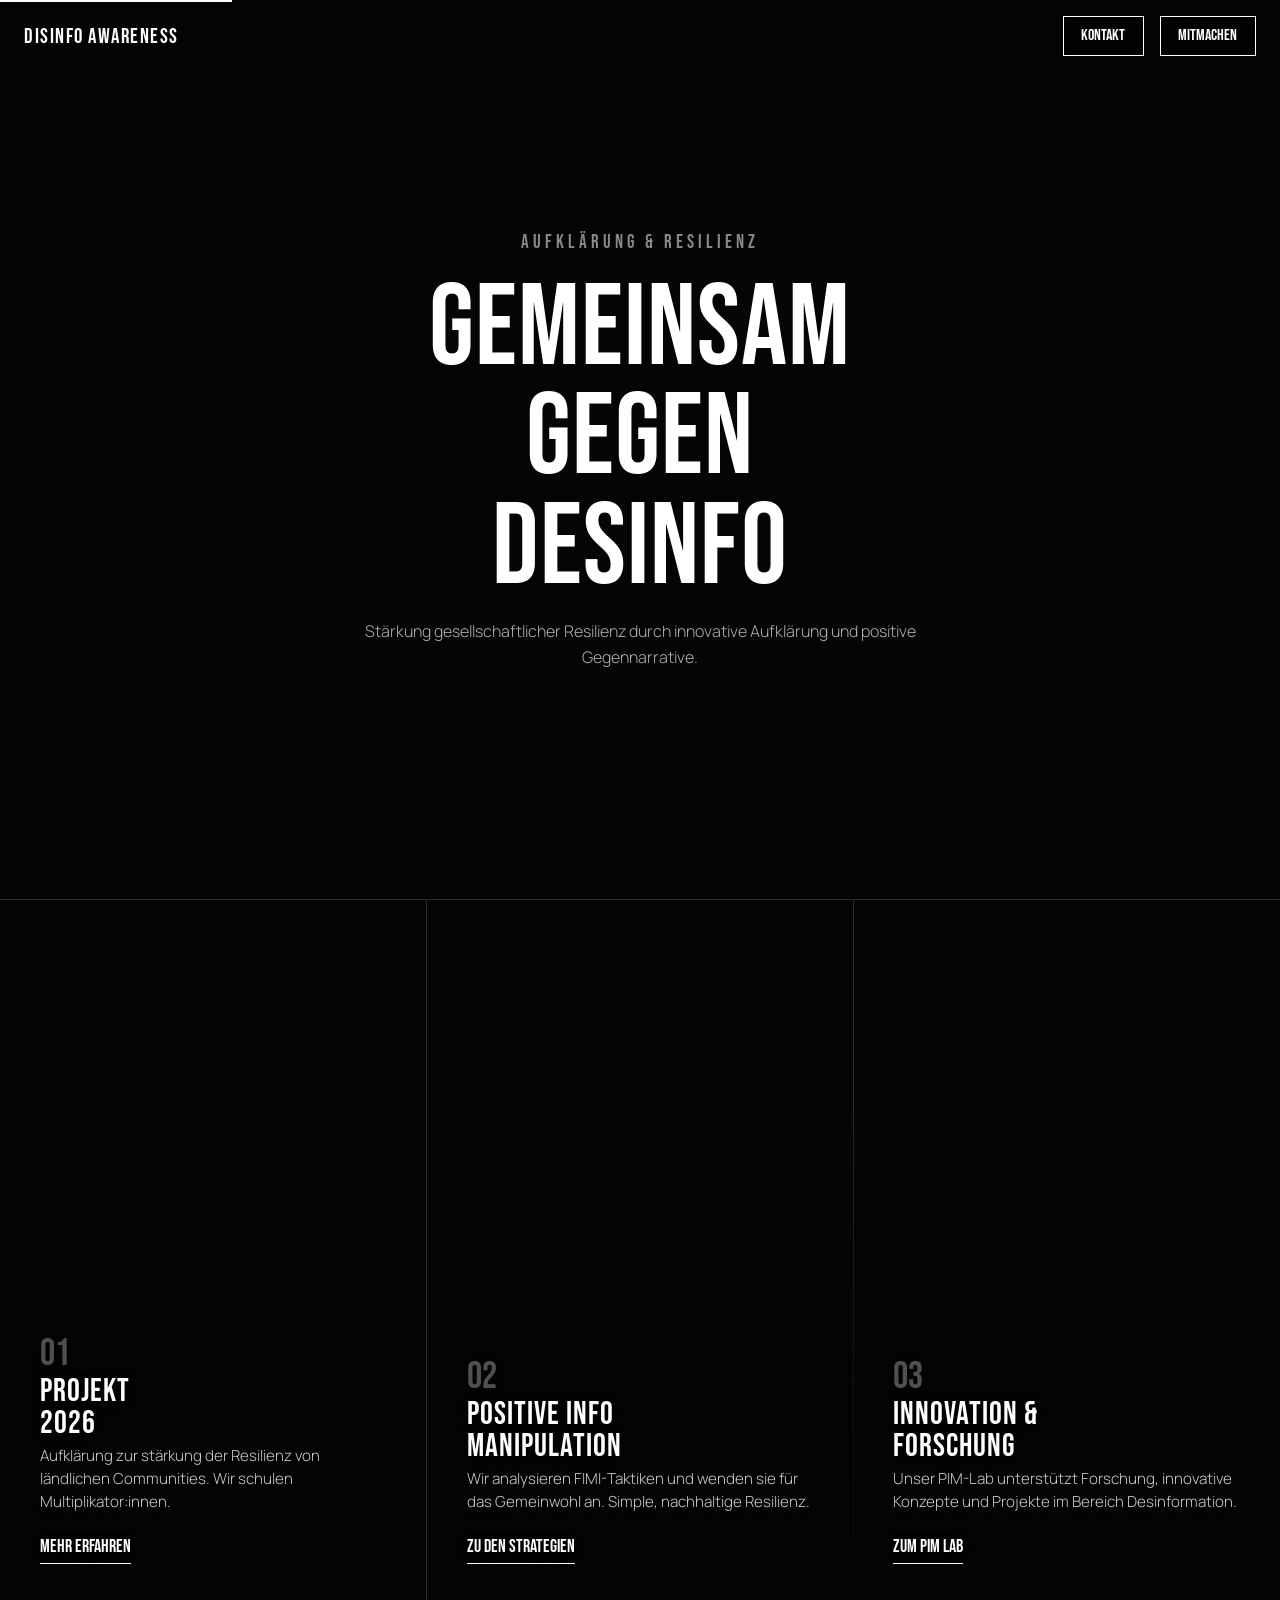
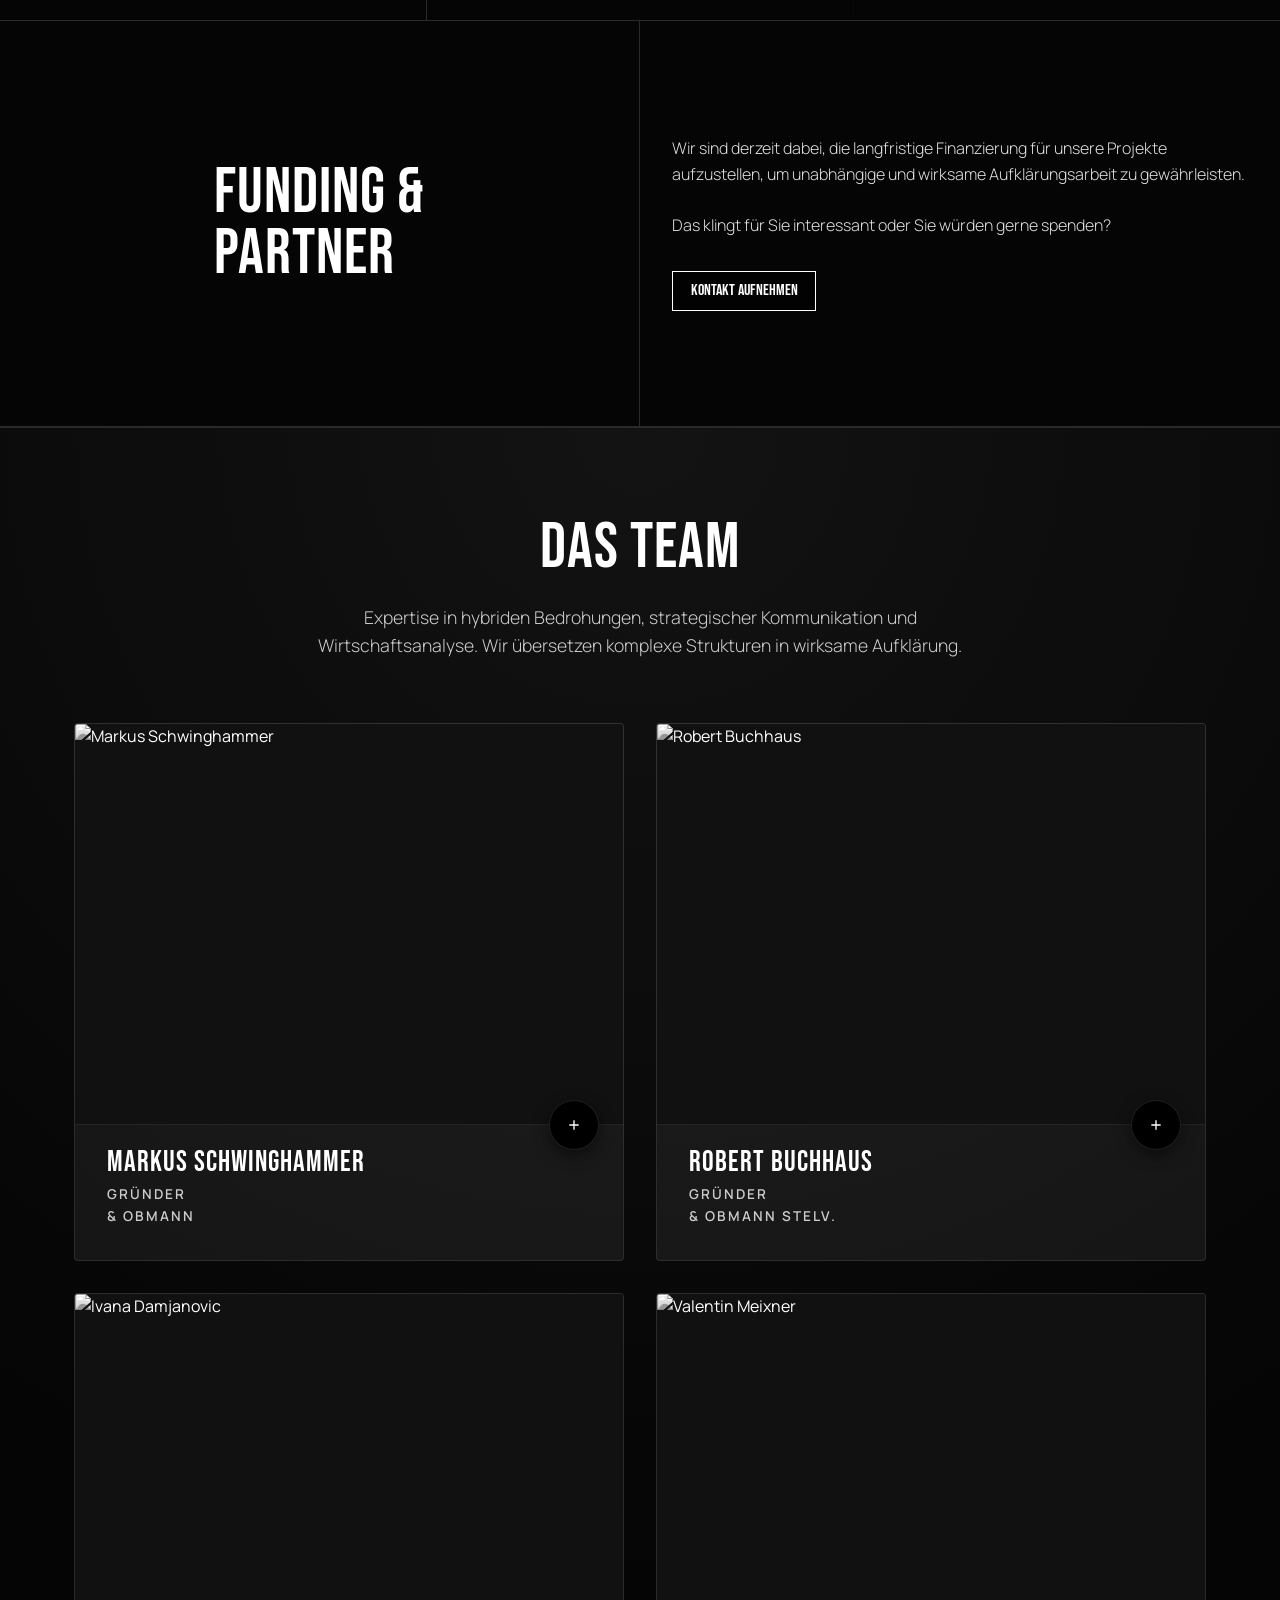
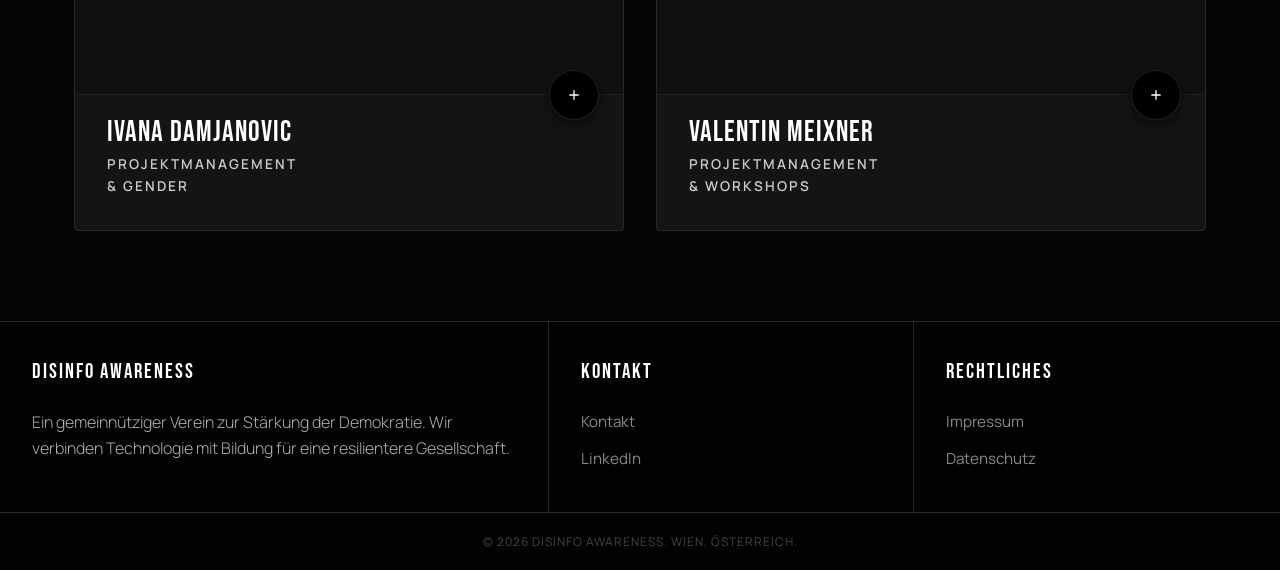
==== index.html @ cd3d27ec "Add comprehensive accessibility (Barrierefreiheit) improvements This commit adds extensive backend/m" ====
<!DOCTYPE html>
<html lang="de">
<head>
    <meta charset="UTF-8">
    <meta name="viewport" content="width=device-width, initial-scale=1.0, maximum-scale=5.0">
    <title>Disinfo Awareness - Gemeinsam gegen Desinformation</title>
    <meta name="theme-color" content="#050505">
    
    <link rel="preconnect" href="https://fonts.googleapis.com">
    <link rel="preconnect" href="https://fonts.gstatic.com" crossorigin>
    <link href="https://fonts.googleapis.com/css2?family=Bebas+Neue&family=Manrope:wght@300;400;600&display=swap" rel="stylesheet">
    
    <script type="importmap">
        {
            "imports": {
                "three": "https://unpkg.com/three@0.160.0/build/three.module.js"
            }
        }
    </script>

    <style>
        /* --- RESET & VARIABLES --- */
        :root {
            --bg-color: #050505;
            --text-color: #f0f0f0;
            --highlight: #ffffff;
            --grid-line: rgba(255, 255, 255, 0.15);
            --font-head: 'Bebas Neue', display;
            --font-body: 'Manrope', sans-serif;
            --transition: all 0.6s cubic-bezier(0.16, 1, 0.3, 1);
        }

        * { margin: 0; padding: 0; box-sizing: border-box; }

        html { scroll-behavior: smooth; }

        body {
            background-color: var(--bg-color);
            color: var(--text-color);
            font-family: var(--font-body);
            line-height: 1.6;
            width: 100%;
            overflow-x: hidden;
            -webkit-font-smoothing: antialiased;
            -moz-osx-font-smoothing: grayscale;
        }

        /* --- TYPOGRAPHY --- */
        h1, h2, h3, h4 {
            font-family: var(--font-head);
            text-transform: uppercase;
            font-weight: 400;
            letter-spacing: 1px;
            line-height: 0.95;
        }

        h1 {
            font-size: clamp(3.5rem, 9vw, 8.5rem); 
            color: var(--highlight);
            margin-bottom: 1rem;
            word-break: break-word; 
        }
        
        h2 {
            font-size: clamp(2.2rem, 5vw, 4.5rem); 
            color: var(--highlight);
            margin: 0;
        }

        h4 {
            font-size: 1.3rem;
            color: var(--highlight);
            margin-bottom: 1rem;
            letter-spacing: 2px;
        }

        p {
            font-size: clamp(1rem, 1.1vw, 1.1rem);
            color: #b0b0b0;
            font-weight: 300;
            max-width: 60ch;
        }

        a {
            color: var(--highlight);
            text-decoration: none;
            transition: var(--transition);
        }

        /* --- NAVIGATION --- */
        nav {
            position: fixed;
            top: 0; left: 0; width: 100%;
            padding: 1rem 1.5rem; 
            z-index: 100;
            display: flex;
            justify-content: space-between;
            align-items: center;
            background: linear-gradient(to bottom, rgba(5,5,5,0.95) 0%, rgba(5,5,5,0.8) 50%, transparent 100%);
            backdrop-filter: blur(2px);
        }

        .logo {
            font-family: var(--font-head);
            font-size: 1.3rem;
            letter-spacing: 1.5px;
            white-space: nowrap;
        }

        .nav-actions {
            display: flex;
            gap: 1rem;
        }

        .cta-btn {
            border: 1px solid var(--highlight);
            padding: 0.4rem 1.1rem;
            font-family: var(--font-head);
            font-size: 1rem;
            background: rgba(0,0,0,0.5);
            backdrop-filter: blur(10px);
            white-space: nowrap;
            cursor: pointer;
            display: inline-block;
        }

        .cta-btn:hover, .cta-btn:active {
            background: var(--highlight);
            color: var(--bg-color);
        }

        @media (max-width: 450px) {
            .logo { font-size: 1.2rem; }
            .cta-btn { padding: 0.4rem 0.8rem; font-size: 1rem; }
            .nav-actions { gap: 0.5rem; }
        }

        /* --- HERO SECTION --- */
        .hero {
            position: relative;
            height: 100dvh; 
            min-height: 600px;
            display: flex;
            flex-direction: column;
            justify-content: center;
            align-items: center;
            text-align: center;
            padding: 2rem 1.5rem;
            border-bottom: 1px solid var(--grid-line);
            overflow: hidden;
        }

        #canvas-container {
            position: absolute;
            top: 0; left: 0; width: 100%; height: 100%;
            z-index: 1;
            opacity: 0.6;
            pointer-events: none; 
        }

        .hero-content {
            position: relative;
            z-index: 10;
            width: 100%;
            max-width: 1100px;
        }

        .hero-subtitle {
            font-family: var(--font-head);
            font-size: clamp(0.9rem, 1.5vw, 1.2rem);
            letter-spacing: 4px;
            color: #888;
            margin-bottom: 1rem;
            text-transform: uppercase;
            display: block;
        }
        
        .hero-p {
            margin-left: auto;
            margin-right: auto;
            text-align: center;
        }

        /* --- GRID WRAPPERS & CARDS --- */
        .grid-wrapper {
            display: grid;
            grid-template-columns: 1fr;
            width: 100%;
        }

        .card-item {
            position: relative;
            border-bottom: 1px solid var(--grid-line);
            padding: 2rem 1.5rem;
            display: flex;
            flex-direction: column;
            justify-content: flex-end;
            overflow: hidden;
            height: 480px; 
        }

        .card-item::after {
            content: '';
            position: absolute;
            bottom: 0; left: 0; width: 100%; height: 75%;
            background: linear-gradient(to top, rgba(5,5,5,0.95) 0%, rgba(5,5,5,0.6) 50%, transparent 100%);
            z-index: 2;
            pointer-events: none;
        }

        .card-bg {
            position: absolute;
            top: 0; left: 0; width: 100%; height: 100%;
            background-size: cover;
            background-position: center top; 
            z-index: 1;
            transition: transform 0.8s ease, filter 0.8s ease;
            filter: grayscale(30%) brightness(0.8); 
            transform: scale(1.0);
        }

        .card-item:hover .card-bg,
        .card-item.is-in-view .card-bg {
            transform: scale(1.05);
            filter: grayscale(0%) brightness(0.9); 
        }

        .card-content {
            position: relative;
            z-index: 3; 
            pointer-events: none; 
            text-shadow: 0 2px 10px rgba(0,0,0,0.5);
        }

        @media (min-width: 900px) {
            .projects-wrapper {
                grid-template-columns: 1fr 1fr 1fr; 
                height: 80vh; 
                min-height: 600px;
            }
            .card-item {
                height: 100%;
                border-right: 1px solid var(--grid-line);
                border-bottom: 0; 
                padding: 3rem 2.5rem;
            }
            .card-item:last-child {
                border-right: none;
            }
        }

        .card-number {
            font-family: var(--font-head);
            font-size: clamp(2rem, 3vw, 3rem);
            color: var(--highlight);
            opacity: 0.3;
            margin-bottom: 0.2rem;
            display: block;
            line-height: 1;
        }

        .card-item h2, .card-item h3 {
            font-size: clamp(1.8rem, 2.5vw, 2.8rem);
            color: var(--highlight);
            margin-bottom: 0.3rem;
            line-height: 1;
        }

        .card-role {
            font-family: var(--font-body);
            text-transform: uppercase;
            letter-spacing: 1.5px;
            font-size: 0.75rem;
            color: #ddd; 
            margin-bottom: 0.8rem;
            display: block;
            font-weight: 700;
            background: rgba(255,255,255,0.1);
            display: inline-block;
            padding: 2px 6px;
            border-radius: 2px;
        }

        .card-item p {
            font-size: 0.95rem; 
            opacity: 0.9;
            margin-bottom: 1.2rem;
            margin-left: 0;
            max-width: 100%;
            color: #e0e0e0;
            line-height: 1.5;
        }
        
        .card-link {
            pointer-events: auto; 
            font-family: var(--font-head);
            font-size: 1.1rem;
            border-bottom: 1px solid var(--highlight);
            padding-bottom: 2px;
            display: inline-block;
            margin-bottom: 0.5rem; 
        }

        /* --- FUNDING SECTION --- */
        .funding-section {
            position: relative;
            border-top: 1px solid var(--grid-line);
            border-bottom: 1px solid var(--grid-line);
            overflow: hidden;
            min-height: 45vh; 
            display: flex;
            align-items: center;
        }

        .funding-bg {
            position: absolute;
            top: 0; left: 0; width: 100%; height: 100%;
            background-size: cover;
            background-position: center;
            z-index: 1;
            transition: transform 0.8s ease, filter 0.8s ease;
            filter: grayscale(100%) brightness(0.2); 
            transform: scale(1.0);
        }

        .funding-content-wrapper {
            position: relative;
            z-index: 2;
            width: 100%;
            display: grid;
            grid-template-columns: 1fr;
        }

        @media (min-width: 900px) {
            .funding-content-wrapper {
                grid-template-columns: 1fr 1fr;
                min-height: 45vh;
            }
        }

        .funding-left {
            padding: 3rem 2rem;
            border-bottom: 1px solid var(--grid-line);
            display: flex;
            align-items: center;
            justify-content: flex-start;
        }

        .funding-right {
            padding: 3rem 2rem;
            display: flex;
            flex-direction: column;
            justify-content: center;
            align-items: flex-start;
            background: rgba(5,5,5,0.6); 
            backdrop-filter: blur(5px);
        }

        @media (min-width: 900px) {
            .funding-left {
                border-bottom: 0;
                border-right: 1px solid var(--grid-line);
                justify-content: center; 
            }
        }

        /* ===========================================
           NEW TEAM SECTION STYLE
           ===========================================
        */
        #dc-team-section {
            --team-bg-gradient: radial-gradient(circle at 50% 0%, #131313 0%, #050505 70%);
            --team-panel: rgba(255, 255, 255, 0.03);
            --team-panel-hover: rgba(255, 255, 255, 0.06);
            --team-border: rgba(255, 255, 255, 0.12);
            --team-text-main: #ffffff;
            --team-text-sub: #cccccc;
            
            width: 100%;
            background: var(--team-bg-gradient);
            color: var(--team-text-main);
            position: relative;
            padding: clamp(5rem, 10vh, 8rem) 1.5rem;
            box-sizing: border-box;
            overflow: hidden;
            isolation: isolate;
            border-top: 1px solid var(--grid-line);
        }

        /* HEADER */
        .team-header {
            text-align: center;
            max-width: 800px;
            margin: 0 auto 4rem auto;
        }
        .team-header h2 {
            margin-bottom: 1.5rem;
        }
        .team-desc {
            font-size: 1.1rem;
            line-height: 1.6;
            color: var(--team-text-sub) !important;
            max-width: 700px;
            margin: 0 auto;
            font-weight: 300;
        }

        /* GRID SYSTEM */
        .team-grid {
            display: grid;
            /* DEFAULT (MOBILE): Stacked (1 Spalte) */
            grid-template-columns: 1fr;
            justify-content: center;
            gap: 2rem;
            max-width: 1600px;
            margin: 0 auto;
            width: 100%;
            align-items: start;
        }

        /* LAPTOP (900px+): 2 Kacheln pro Reihe */
        @media (min-width: 900px) {
            .team-grid {
                /* Fix: Begrenzung der Breite pro Spalte (minmax), damit sie nicht zu breit werden */
                grid-template-columns: repeat(2, minmax(350px, 550px)); 
            }
        }

        /* GROSSE SCREENS (1600px+): Alle 4 in einer Reihe */
        @media (min-width: 1600px) {
            .team-grid {
                grid-template-columns: repeat(4, 1fr);
            }
        }

        /* CARD */
        .team-card {
            background: var(--team-panel);
            border: 1px solid var(--team-border);
            border-radius: 4px;
            overflow: hidden;
            transition: all 0.4s cubic-bezier(0.2, 0.8, 0.2, 1);
            display: flex;
            flex-direction: column;
            position: relative;
        }
        .team-card:hover {
            background: var(--team-panel-hover);
            border-color: rgba(255,255,255,0.3);
            transform: translateY(-4px);
            box-shadow: 0 20px 50px rgba(0,0,0,0.5);
        }

        /* IMAGE */
        .team-image-container {
            width: 100%;
            height: 400px; 
            position: relative;
            overflow: hidden;
            background: #111;
            cursor: pointer;
        }
        .team-img {
            width: 100%;
            height: 100%;
            object-fit: cover;
            /* Zentriert, aber leicht nach oben versetzt, damit Köpfe gut sichtbar sind */
            object-position: 50% 20%; 
            filter: grayscale(100%) contrast(1.1);
            transition: transform 0.6s ease, filter 0.6s ease;
        }
        .team-card:hover .team-img {
            filter: grayscale(0%) contrast(1);
            transform: scale(1.05);
        }

        /* INFO AREA */
        .team-info {
            padding: 1.5rem 2rem 2rem 2rem;
            position: relative;
            background: var(--team-panel);
            z-index: 2;
            cursor: pointer;
            border-top: 1px solid rgba(255,255,255,0.05);
        }
        .team-name {
            font-family: var(--font-head);
            font-size: 1.8rem;
            font-weight: 400;
            margin: 0 0 0.5rem 0;
            color: #ffffff !important;
            letter-spacing: 1px;
        }
        .team-role {
            font-family: var(--font-body);
            font-size: 0.85rem;
            text-transform: uppercase;
            letter-spacing: 2px;
            font-weight: 600;
            color: var(--team-text-sub) !important;
            display: block;
        }

        /* TOGGLE BUTTON */
        .team-toggle {
            position: absolute;
            top: -25px; 
            right: 1.5rem;
            width: 50px;
            height: 50px;
            background: #000;
            border: 1px solid var(--team-border);
            border-radius: 50%;
            display: flex;
            align-items: center;
            justify-content: center;
            transition: all 0.3s ease;
            z-index: 10;
            box-shadow: 0 5px 15px rgba(0,0,0,0.5);
        }
        .team-toggle svg {
            width: 16px;
            height: 16px;
            stroke: #fff;
            transition: transform 0.3s ease;
        }
        .team-card:hover .team-toggle {
            border-color: #fff;
        }

        /* EXPANDED STATE */
        .team-card.expanded {
            border-color: #fff;
            background: #0a0a0a;
            z-index: 10;
        }
        .team-card.expanded .team-toggle {
            background: #fff;
            border-color: #fff;
        }
        .team-card.expanded .team-toggle svg {
            stroke: #000;
            transform: rotate(45deg);
        }

        /* HIDDEN BIO */
        .team-bio-wrapper {
            max-height: 0;
            overflow: hidden;
            transition: max-height 0.6s cubic-bezier(0.2, 0.8, 0.2, 1);
            background: rgba(0,0,0,0.2);
        }
        .team-card.expanded .team-bio-wrapper {
            max-height: 600px; /* Allow enough height for text */
            border-top: 1px solid var(--team-border);
        }
        .team-bio-inner {
            padding: 2rem;
            color: var(--team-text-sub) !important;
            font-size: 0.95rem;
            line-height: 1.7;
        }

        /* SOCIAL LINKS */
        .team-links {
            display: flex;
            gap: 1rem;
            margin-top: 1.5rem;
            flex-wrap: wrap;
        }
        .team-link {
            display: inline-flex;
            align-items: center;
            gap: 8px;
            padding: 10px 20px;
            border: 1px solid var(--team-border);
            border-radius: 2px;
            text-decoration: none;
            font-family: var(--font-head);
            font-size: 1rem;
            text-transform: uppercase;
            letter-spacing: 1px;
            font-weight: 400;
            transition: all 0.3s ease;
            background: transparent;
            color: #fff !important;
        }
        .team-link:hover {
            background: #fff;
            color: #000 !important;
            border-color: #fff;
        }

        /* FOOTER */
        footer {
            background: #020202;
            border-top: 1px solid var(--grid-line);
            color: #666;
            font-size: 0.85rem;
        }
        .footer-grid {
            display: grid;
            grid-template-columns: 1fr; 
        }
        @media (min-width: 900px) {
            .footer-grid {
                grid-template-columns: 1.5fr 1fr 1fr; 
            }
        }
        .footer-col {
            padding: 2.5rem 2rem;
            border-bottom: 1px solid var(--grid-line);
            display: flex;
            flex-direction: column;
            gap: 0.8rem;
        }
        @media (min-width: 900px) {
            .footer-col {
                border-right: 1px solid var(--grid-line);
                border-bottom: none;
            }
            .footer-col:last-child {
                border-right: none;
            }
        }
        .footer-link {
            color: #888;
            font-size: 0.95rem;
            text-decoration: none;
            transition: color 0.3s ease;
            display: inline-block;
        }
        .footer-link:hover {
            color: var(--highlight);
            transform: translateX(5px);
        }
        .footer-bottom {
            padding: 1.2rem 2rem;
            text-align: center;
            border-top: 1px solid var(--grid-line);
            color: #444;
            font-size: 0.75rem;
            text-transform: uppercase;
            letter-spacing: 1px;
        }

        /* --- ANIMATIONS --- */
        .fade-in { 
            opacity: 0; 
            transform: translateY(20px); 
            transition: opacity 0.8s ease-out, transform 0.8s ease-out; 
            will-change: opacity, transform;
        }
        .fade-in.visible {
            opacity: 1;
            transform: translateY(0);
        }

        /* Skip Navigation Link - Visually Hidden but accessible to screen readers */
        .skip-link {
            position: absolute;
            top: -40px;
            left: 0;
            background: var(--highlight);
            color: var(--bg-color);
            padding: 8px 16px;
            text-decoration: none;
            z-index: 1000;
            font-family: var(--font-body);
            font-weight: 600;
        }
        .skip-link:focus {
            top: 0;
        }
    </style>
</head>
<body>

    <!-- Skip Navigation for Keyboard Users -->
    <a href="#main-content" class="skip-link">Zum Hauptinhalt springen</a>

    <nav role="navigation" aria-label="Hauptnavigation">
        <a href="https://disinfoawareness.eu/" class="logo" aria-label="Disinfo Awareness Startseite">Disinfo Awareness</a>
        <div class="nav-actions">
            <a href="https://disinfoawareness.eu/kontakt.php" class="cta-btn" aria-label="Kontaktseite öffnen">Kontakt</a>
            <a href="https://disinfoawareness.eu/kontakt.php" class="cta-btn" aria-label="Mitmachen - zur Kontaktseite">Mitmachen</a>
        </div>
    </nav>

    <main id="main-content" role="main">

    <header class="hero">
        <div id="canvas-container"></div>
        <div class="hero-content">
            <div class="hero-subtitle fade-in">Aufklärung & Resilienz</div>
            <h1 class="fade-in" style="transition-delay: 0.1s;">Gemeinsam<br>Gegen<br>Desinfo</h1>
            <p class="fade-in hero-p" style="transition-delay: 0.2s;">
                Stärkung gesellschaftlicher Resilienz durch innovative Aufklärung und positive Gegennarrative.
            </p>
        </div>
    </header>

    <section class="grid-wrapper projects-wrapper">
        <div class="card-item fade-in">
            <div class="card-bg" style="background-image: url('https://images.unsplash.com/photo-1515787366009-7cbdd2dc587b?q=80&w=1170&auto=format&fit=crop');"></div>
            <div class="card-content">
                <span class="card-number">01</span>
                <h2 style="font-size: clamp(1.8rem, 2.5vw, 2.8rem); line-height: 1; margin-bottom: 0.3rem;">Projekt<br>2026</h2>
                <p>Aufklärung zur stärkung der Resilienz von ländlichen Communities. Wir schulen Multiplikator:innen.</p>
                <a href="https://disinfoawareness.eu/aufklaerung.html" class="card-link">Mehr erfahren</a>
            </div>
        </div>
        <div class="card-item fade-in" style="transition-delay: 0.1s;">
            <div class="card-bg" style="background-image: url('https://images.unsplash.com/photo-1532619675605-1ede6c2ed2b0?q=80&w=1170&auto=format&fit=crop');"></div>
            <div class="card-content">
                <span class="card-number">02</span>
                <h2 style="font-size: clamp(1.8rem, 2.5vw, 2.8rem); line-height: 1; margin-bottom: 0.3rem;">Positive Info<br>Manipulation</h2>
                <p>Wir analysieren FIMI-Taktiken und wenden sie für das Gemeinwohl an. Simple, nachhaltige Resilienz.</p>
                <a href="https://disinfoawareness.eu/pim.html" class="card-link">Zu den Strategien</a>
            </div>
        </div>
        <div class="card-item fade-in" style="transition-delay: 0.2s;">
            <div class="card-bg" style="background-image: url('https://images.unsplash.com/photo-1518770660439-4636190af475?q=80&w=2070&auto=format&fit=crop');"></div>
            <div class="card-content">
                <span class="card-number">03</span>
                <h2 style="font-size: clamp(1.8rem, 2.5vw, 2.8rem); line-height: 1; margin-bottom: 0.3rem;">Innovation &<br>Forschung</h2>
                <p>Unser PIM-Lab unterstützt Forschung, innovative Konzepte und Projekte im Bereich Desinformation.</p>
                <a href="https://disinfoawareness.eu/innovation.html" class="card-link">Zum PIM Lab</a>
            </div>
        </div>
    </section>

    <section class="funding-section fade-in">
        <div class="funding-bg" style="background-image: url('https://images.unsplash.com/photo-1451187580459-43490279c0fa?q=80&w=2072&auto=format&fit=crop');"></div>
        <div class="funding-content-wrapper">
            <div class="funding-left">
                <h2>Funding &<br>Partner</h2>
            </div>
            <div class="funding-right">
                <p style="margin-bottom: 2rem; color: #e0e0e0;">
                    Wir sind derzeit dabei, die langfristige Finanzierung für unsere Projekte aufzustellen, um unabhängige und wirksame Aufklärungsarbeit zu gewährleisten.<br><br>
                    Das klingt für Sie interessant oder Sie würden gerne spenden?
                </p>
                <a href="https://disinfoawareness.eu/kontakt.php" class="cta-btn" aria-label="Kontakt aufnehmen">Kontakt aufnehmen</a>
            </div>
        </div>
    </section>

    <section id="dc-team-section">
        <div class="team-header fade-in">
            <h2 class="team-title">Das Team</h2>
            <p class="team-desc">Expertise in hybriden Bedrohungen, strategischer Kommunikation und Wirtschaftsanalyse. Wir übersetzen komplexe Strukturen in wirksame Aufklärung.</p>
        </div>
        
        <div class="team-grid">
            
            <div class="team-card fade-in" tabindex="0">
                <div class="team-image-container trigger-expand">
                    <img src="https://disinfoconsulting.eu/wp-content/uploads/2025/06/20250603-IMG_9344-scaled.jpg" alt="Markus Schwinghammer" class="team-img">
                </div>
                <div class="team-info trigger-expand">
                    <div class="team-toggle">
                        <svg viewBox="0 0 24 24" fill="none" stroke="currentColor" stroke-width="2"><path d="M12 5v14M5 12h14"/></svg>
                    </div>
                    <h3 class="team-name">Markus Schwinghammer</h3>
                    <span class="team-role">Gründer<br>& Obmann</span>
                </div>
                <div class="team-bio-wrapper">
                    <div class="team-bio-inner">
                        <p>Experte für Informationsmanipulation und hybride Bedrohungen. Erfahrung im öffentlichen Dienst und der Koordination von nationalen wie internationalen Abwehrmaßnahmen.</p>
                        <div class="team-links">
                            <a href="https://www.linkedin.com/in/markus-schwinghammer-335a0b201/" class="team-link" aria-label="LinkedIn Profil von Markus Schwinghammer">LinkedIn</a>
                        </div>
                    </div>
                </div>
            </div>

            <div class="team-card fade-in" tabindex="0" style="transition-delay: 0.1s;">
                <div class="team-image-container trigger-expand">
                    <img src="https://disinfoconsulting.eu/wp-content/uploads/2026/01/Gemini_Generated_Image_b8u35bb8u35bb8u3-scaled.png" alt="Robert Buchhaus" class="team-img">
                </div>
                <div class="team-info trigger-expand">
                    <div class="team-toggle">
                        <svg viewBox="0 0 24 24" fill="none" stroke="currentColor" stroke-width="2"><path d="M12 5v14M5 12h14"/></svg>
                    </div>
                    <h3 class="team-name">Robert Buchhaus</h3>
                    <span class="team-role">Gründer<br>& Obmann Stelv.</span>
                </div>
                <div class="team-bio-wrapper">
                    <div class="team-bio-inner">
                        <p>Spezialist für Fundraising und NGO-Kooperationen. Mit jahrzehntelanger Erfahrung im Dritten Sektor übersetzt er komplexe Strukturen in wirksame Aufklärung.</p>
                        <div class="team-links">
                            <a href="https://www.linkedin.com/in/robert-buchhaus-693284106/" class="team-link" aria-label="LinkedIn Profil von Robert Buchhaus">LinkedIn</a>
                        </div>
                    </div>
                </div>
            </div>

            <div class="team-card fade-in" tabindex="0" style="transition-delay: 0.2s;">
                <div class="team-image-container trigger-expand">
                    <img src="https://disinfoconsulting.eu/wp-content/uploads/2026/01/1695822991482.jpg" alt="Ivana Damjanovic" class="team-img">
                </div>
                <div class="team-info trigger-expand">
                    <div class="team-toggle">
                        <svg viewBox="0 0 24 24" fill="none" stroke="currentColor" stroke-width="2"><path d="M12 5v14M5 12h14"/></svg>
                    </div>
                    <h3 class="team-name">Ivana Damjanovic</h3>
                    <span class="team-role">Projektmanagement<br>& Gender</span>
                </div>
                <div class="team-bio-wrapper">
                    <div class="team-bio-inner">
                        <p>Verantwortlich für Projektsteuerung und Diversity. Sie stellt sicher, dass unsere Aufklärung inklusiv gestaltet ist und unterschiedliche gesellschaftliche Gruppen erreicht.</p>
                        <div class="team-links">
                            <a href="https://www.linkedin.com/in/ivana-damjanovic-463950195/" class="team-link" aria-label="LinkedIn Profil von Ivana Damjanovic">LinkedIn</a>
                        </div>
                    </div>
                </div>
            </div>

            <div class="team-card fade-in" tabindex="0" style="transition-delay: 0.3s;">
                <div class="team-image-container trigger-expand">
                    <img src="https://disinfoconsulting.eu/wp-content/uploads/2026/01/Gemini_Generated_Image_zh9v2zzh9v2zzh9v.png" alt="Valentin Meixner" class="team-img">
                </div>
                <div class="team-info trigger-expand">
                    <div class="team-toggle">
                        <svg viewBox="0 0 24 24" fill="none" stroke="currentColor" stroke-width="2"><path d="M12 5v14M5 12h14"/></svg>
                    </div>
                    <h3 class="team-name">Valentin Meixner</h3>
                    <span class="team-role">Projektmanagement<br>& Workshops</span>
                </div>
                <div class="team-bio-wrapper">
                    <div class="team-bio-inner">
                        <p>Koordination unserer Bildungsprojekte und Konzeption interaktiver Workshop-Formate. Er vermittelt Resilienz-Strategien praxisnah und zielgruppengerecht.</p>
                        <div class="team-links">
                            <a href="https://www.linkedin.com/in/valentin-meixner-9a963a207/" class="team-link" aria-label="LinkedIn Profil von Valentin Meixner">LinkedIn</a>
                        </div>
                    </div>
                </div>
            </div>

        </div>
    </section>

    </main>

    <footer id="footer-contact" role="contentinfo" aria-label="Fußzeile">
        <div class="footer-grid">
            <div class="footer-col">
                <h4>Disinfo Awareness</h4>
                <p style="margin: 0; max-width: 100%;">
                    Ein gemeinnütziger Verein zur Stärkung der Demokratie. Wir verbinden Technologie mit Bildung für eine resilientere Gesellschaft.
                </p>
            </div>
            
            <div class="footer-col">
                <h4>Kontakt</h4>
                <a href="https://disinfoawareness.eu/kontakt.php" class="footer-link">Kontakt</a>
                <a href="https://www.linkedin.com/in/markus-schwinghammer-335a0b201/" class="footer-link">LinkedIn</a>
            </div>

            <div class="footer-col">
                <h4>Rechtliches</h4>
                <a href="https://disinfoawareness.eu/impressum.html" class="footer-link">Impressum</a>
                <a href="https://disinfoawareness.eu/datenschutz.html" class="footer-link">Datenschutz</a>
            </div>
        </div>
        <div class="footer-bottom">
            &copy; 2026 Disinfo Awareness. Wien, Österreich.
        </div>
    </footer>

    <script type="module">
        import * as THREE from 'three';

        const isMobile = window.innerWidth < 768;
        const container = document.getElementById('canvas-container');
        const scene = new THREE.Scene();
        scene.fog = new THREE.FogExp2(0x050505, isMobile ? 0.045 : 0.035);

        const camera = new THREE.PerspectiveCamera(75, window.innerWidth / window.innerHeight, 0.1, 100);
        camera.position.z = 10;

        const renderer = new THREE.WebGLRenderer({ antialias: !isMobile, alpha: true });
        renderer.setSize(window.innerWidth, window.innerHeight);
        renderer.setPixelRatio(Math.min(window.devicePixelRatio, isMobile ? 1.5 : 2));
        container.appendChild(renderer.domElement);

        const bgCount = isMobile ? 150 : 600;
        const fgCount = isMobile ? 40 : 100;

        const bgGeometry = new THREE.BufferGeometry();
        const bgPos = new Float32Array(bgCount * 3);
        for(let i = 0; i < bgCount; i++) {
            bgPos[i * 3] = (Math.random() - 0.5) * 60; 
            bgPos[i * 3 + 1] = (Math.random() - 0.5) * 60; 
            bgPos[i * 3 + 2] = (Math.random() - 0.5) * 60; 
        }
        bgGeometry.setAttribute('position', new THREE.BufferAttribute(bgPos, 3));
        const bgMaterial = new THREE.PointsMaterial({ size: 0.05, color: 0x444444, transparent: true, opacity: 0.6 });
        const bgParticles = new THREE.Points(bgGeometry, bgMaterial);
        scene.add(bgParticles);

        const fgGeometry = new THREE.BufferGeometry();
        const fgPos = new Float32Array(fgCount * 3);
        for(let i = 0; i < fgCount; i++) {
            fgPos[i * 3] = (Math.random() - 0.5) * 30; 
            fgPos[i * 3 + 1] = (Math.random() - 0.5) * 20; 
            fgPos[i * 3 + 2] = (Math.random() - 0.5) * 10; 
        }
        fgGeometry.setAttribute('position', new THREE.BufferAttribute(fgPos, 3));
        const fgMaterial = new THREE.PointsMaterial({ size: isMobile ? 0.12 : 0.09, color: 0xffffff, transparent: true, opacity: 0.8 });
        const fgParticles = new THREE.Points(fgGeometry, fgMaterial);
        scene.add(fgParticles);

        let mouseX = 0, mouseY = 0;
        const windowHalfX = window.innerWidth / 2, windowHalfY = window.innerHeight / 2;

        document.addEventListener('mousemove', (event) => {
            mouseX = (event.clientX - windowHalfX);
            mouseY = (event.clientY - windowHalfY);
        });

        if(isMobile) {
            window.addEventListener('deviceorientation', (event) => {
                if(event.gamma && event.beta) {
                    mouseX = event.gamma * 10;
                    mouseY = event.beta * 10;
                }
            });
        }

        const clock = new THREE.Clock();
        function animate() {
            requestAnimationFrame(animate);
            const time = clock.getElapsedTime();
            const targetX = mouseX * 0.0005, targetY = mouseY * 0.0005;
            camera.rotation.x += 0.05 * (-targetY - camera.rotation.x);
            camera.rotation.y += 0.05 * (-targetX - camera.rotation.y);
            bgParticles.rotation.y = time * 0.05;
            fgParticles.rotation.y = time * 0.1;
            renderer.render(scene, camera);
        }
        animate();

        window.addEventListener('resize', () => {
            camera.aspect = window.innerWidth / window.innerHeight;
            camera.updateProjectionMatrix();
            renderer.setSize(window.innerWidth, window.innerHeight);
        });
    </script>

    <script>
        document.addEventListener("DOMContentLoaded", function() {
            // Fade In Observer
            const fadeObserver = new IntersectionObserver((entries) => {
                entries.forEach(entry => {
                    if (entry.isIntersecting) entry.target.classList.add('visible');
                });
            }, { threshold: 0.1 });
            document.querySelectorAll('.fade-in').forEach(el => fadeObserver.observe(el));

            // Card In-View Observer (für mobile)
            const cardObserver = new IntersectionObserver((entries) => {
                entries.forEach(entry => {
                    if (entry.isIntersecting) {
                        entry.target.classList.add('is-in-view');
                    } else {
                        entry.target.classList.remove('is-in-view');
                    }
                });
            }, { threshold: 0.5, rootMargin: "-10% 0px -10% 0px" });

            if (window.innerWidth < 900) {
                document.querySelectorAll('.card-item, .funding-section').forEach(el => cardObserver.observe(el));
            }

            // TEAM CARD EXPANSION LOGIC
            const teamCards = document.querySelectorAll('.team-card');
            teamCards.forEach(card => {
                const triggers = card.querySelectorAll('.trigger-expand');
                
                triggers.forEach(trigger => {
                    trigger.addEventListener('click', (e) => {
                        e.stopPropagation();
                        // Close other cards (Accordion effect)
                        teamCards.forEach(c => {
                            if (c !== card) c.classList.remove('expanded');
                        });
                        // Toggle current
                        card.classList.toggle('expanded');
                    });
                });

                // Close on pressing Enter/Space if focused
                card.addEventListener('keydown', (e) => {
                    if (e.key === 'Enter' || e.key === ' ') {
                        e.preventDefault();
                        card.classList.toggle('expanded');
                    }
                });
            });
        });
    </script>
</body>
</html>
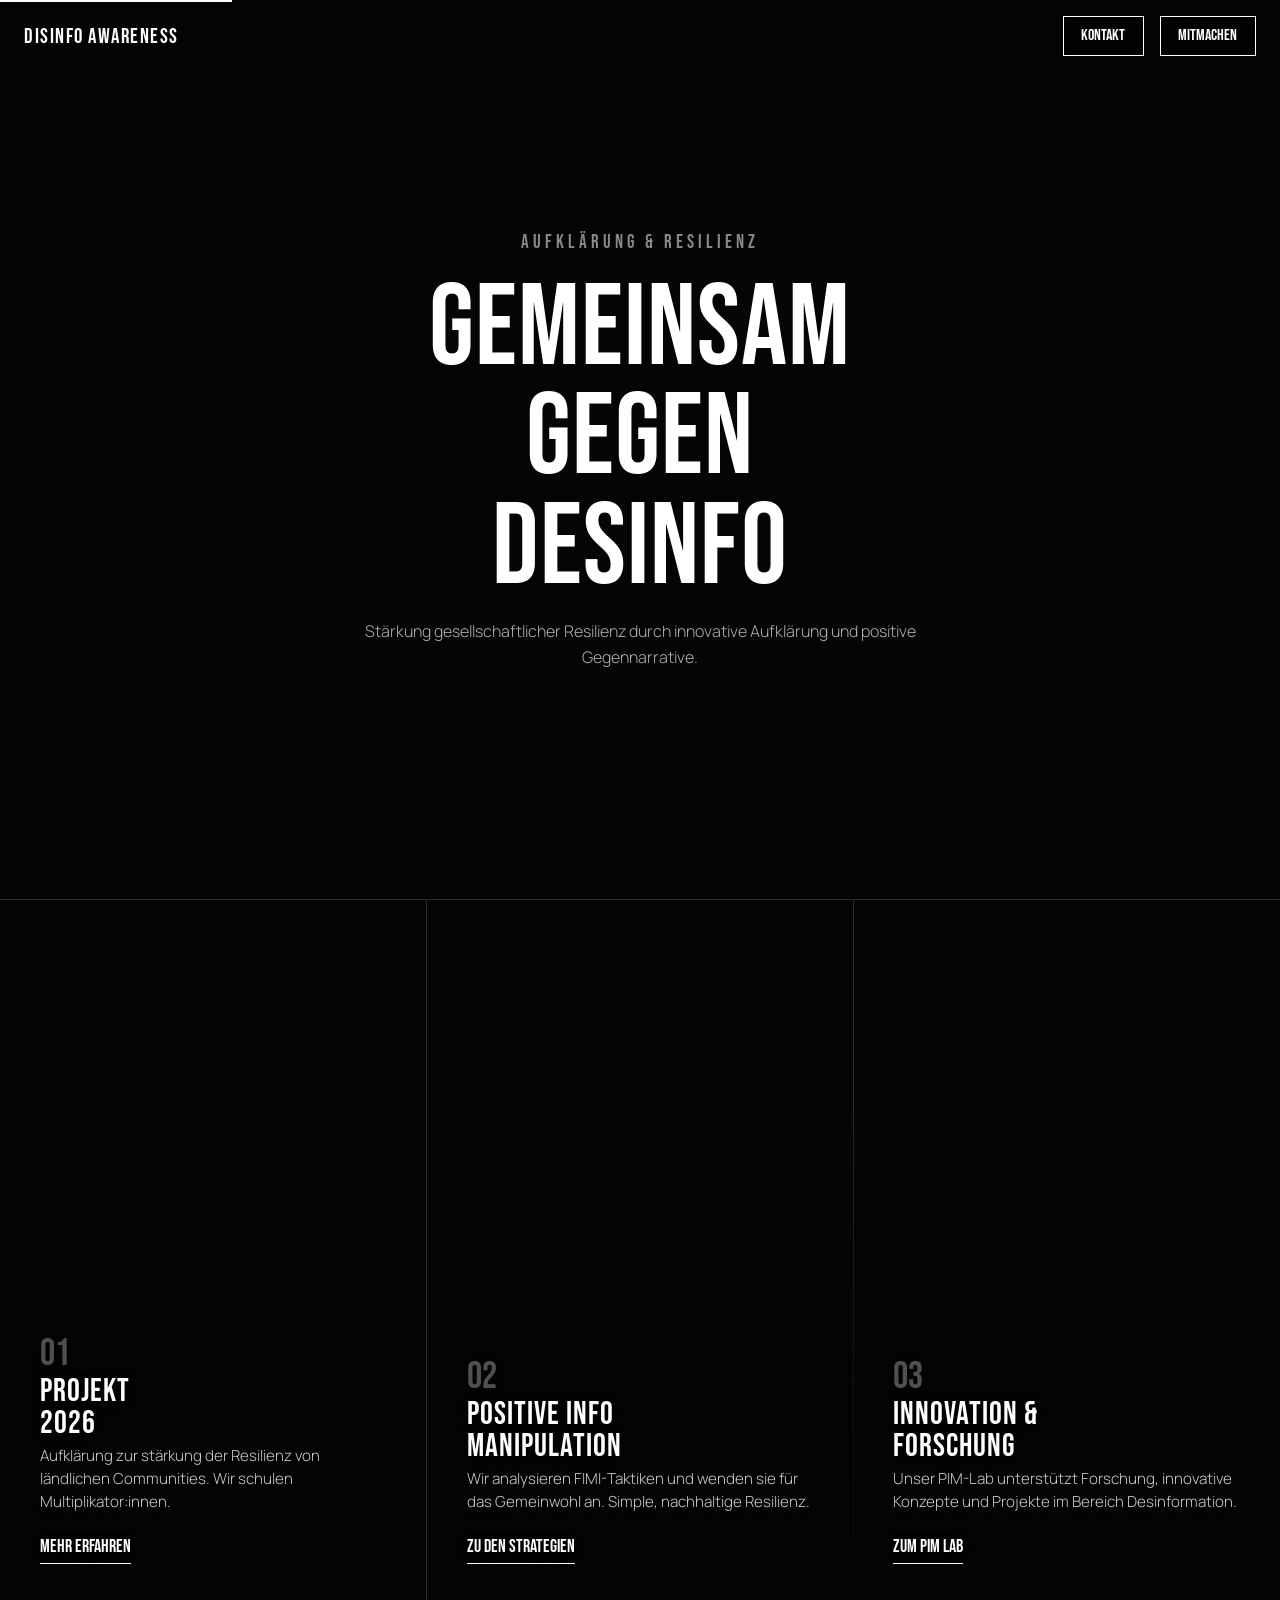
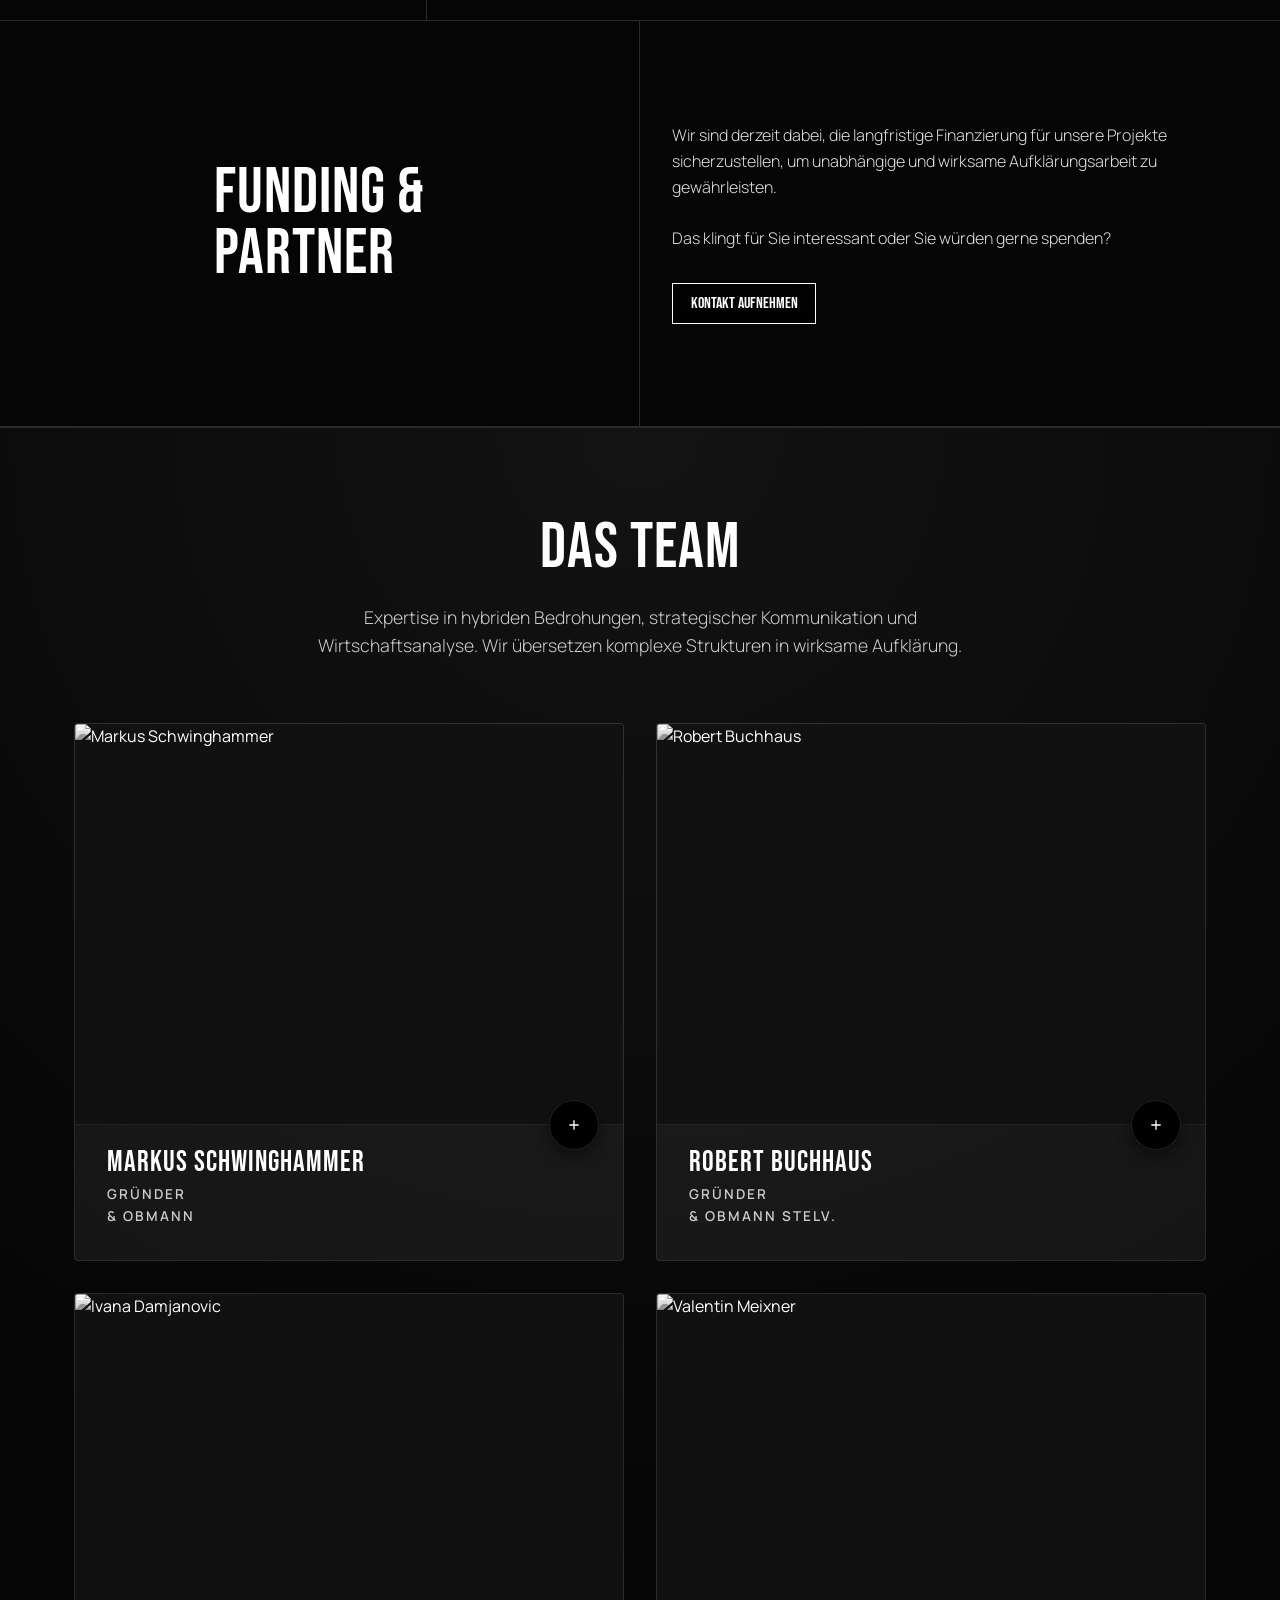
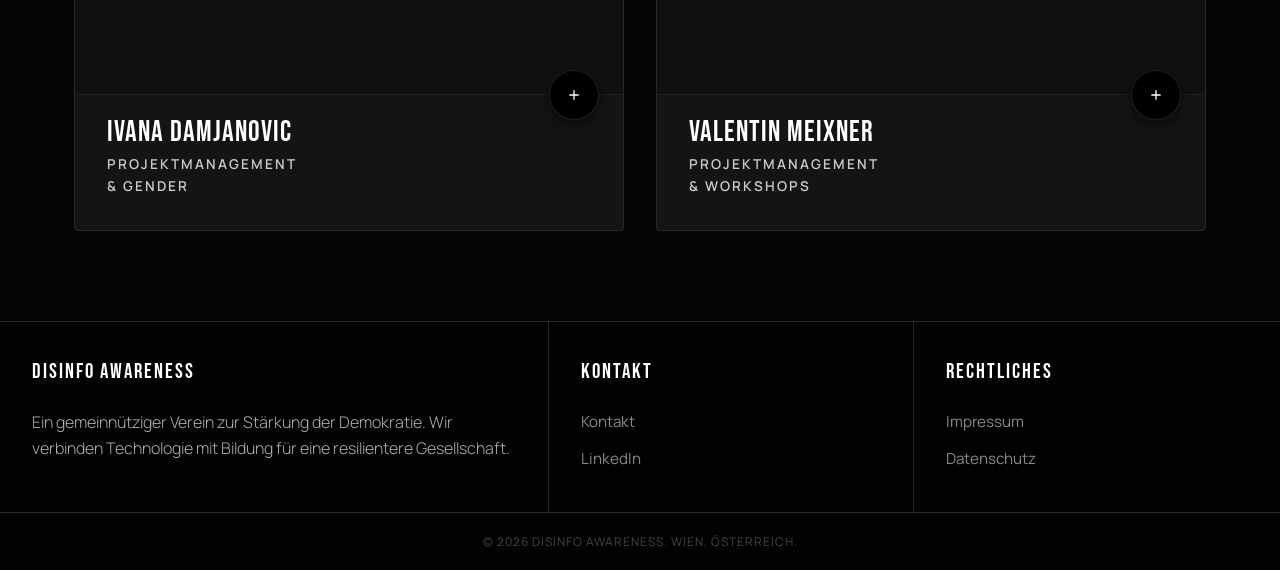
==== commit f4de1e06: "minor changes" ====
--- a/index.html
+++ b/index.html
@@ -3,9 +3,60 @@
 <head>
     <meta charset="UTF-8">
     <meta name="viewport" content="width=device-width, initial-scale=1.0, maximum-scale=5.0">
-    <title>Disinfo Awareness - Gemeinsam gegen Desinformation</title>
+
+    <!-- SEO Meta Tags -->
+    <title>Disinfo Awareness – Gegen Desinformation im ländlichen Raum</title>
+    <meta name="description" content="Disinfo Awareness bekämpft Desinformation in ländlichen Regionen durch Aufklärung, innovative Strategien und nachhaltige Bildungsprojekte. Jetzt mehr erfahren!">
+    <meta name="keywords" content="Desinformation, Fake News, ländlicher Raum, Medienkompetenz, Aufklärung, Demokratie">
+    <meta name="robots" content="index, follow">
+    <link rel="canonical" href="https://disinfoawareness.eu/">
+    <meta name="language" content="de">
+
+    <!-- Open Graph Meta Tags -->
+    <meta property="og:type" content="website">
+    <meta property="og:title" content="Disinfo Awareness – Gegen Desinformation im ländlichen Raum">
+    <meta property="og:description" content="Disinfo Awareness bekämpft Desinformation in ländlichen Regionen durch Aufklärung, innovative Strategien und nachhaltige Bildungsprojekte. Jetzt mehr erfahren!">
+    <meta property="og:url" content="https://disinfoawareness.eu/">
+    <meta property="og:site_name" content="Disinfo Awareness">
+    <meta property="og:locale" content="de_DE">
+    <meta property="og:image" content="https://disinfoconsulting.eu/wp-content/uploads/2026/01/Gemini_Generated_Image_gsrva8gsrva8gsrv.png">
+    <meta property="og:image:alt" content="Disinfo Awareness – Gegen Desinformation">
+    <meta property="og:image:width" content="1200">
+    <meta property="og:image:height" content="630">
+
+    <!-- Twitter Card Meta Tags -->
+    <meta name="twitter:card" content="summary_large_image">
+    <meta name="twitter:title" content="Disinfo Awareness – Gegen Desinformation im ländlichen Raum">
+    <meta name="twitter:description" content="Disinfo Awareness bekämpft Desinformation in ländlichen Regionen durch Aufklärung, innovative Strategien und nachhaltige Bildungsprojekte. Jetzt mehr erfahren!">
+    <meta name="twitter:image" content="https://disinfoconsulting.eu/wp-content/uploads/2026/01/Gemini_Generated_Image_gsrva8gsrva8gsrv.png">
+    <meta name="twitter:image:alt" content="Disinfo Awareness – Gegen Desinformation">
+    <meta name="twitter:site" content="@disinfoawareness">
+    <meta name="twitter:creator" content="@disinfoawareness">
+
+    <!-- Favicon & App Icons -->
+    <link rel="icon" type="image/x-icon" href="/favicon.ico">
+    <link rel="icon" type="image/png" sizes="16x16" href="/favicon-16x16.png">
+    <link rel="icon" type="image/png" sizes="32x32" href="/favicon-32x32.png">
+    <link rel="apple-touch-icon" sizes="180x180" href="/apple-touch-icon.png">
+    <link rel="icon" type="image/png" sizes="192x192" href="/android-chrome-192x192.png">
+    <link rel="icon" type="image/png" sizes="512x512" href="/android-chrome-512x512.png">
+    <link rel="manifest" href="/site.webmanifest">
     <meta name="theme-color" content="#050505">
-    
+    <meta name="msapplication-TileColor" content="#050505">
+
+    <!-- Schema.org Structured Data -->
+    <script type="application/ld+json">
+    {
+      "@context": "https://schema.org",
+      "@type": "Organization",
+      "name": "Disinfo Awareness",
+      "url": "https://disinfoawareness.eu",
+      "logo": "https://disinfoconsulting.eu/wp-content/uploads/2026/01/Gemini_Generated_Image_gsrva8gsrva8gsrv.png",
+      "email": "kontakt@disinfoawareness.eu",
+      "description": "Disinfo Awareness bekämpft Desinformation in ländlichen Regionen durch Aufklärung, innovative Strategien und nachhaltige Bildungsprojekte. Jetzt mehr erfahren!"
+    }
+    </script>
+
     <link rel="preconnect" href="https://fonts.googleapis.com">
     <link rel="preconnect" href="https://fonts.gstatic.com" crossorigin>
     <link href="https://fonts.googleapis.com/css2?family=Bebas+Neue&family=Manrope:wght@300;400;600&display=swap" rel="stylesheet">
@@ -738,7 +789,7 @@
             </div>
             <div class="funding-right">
                 <p style="margin-bottom: 2rem; color: #e0e0e0;">
-                    Wir sind derzeit dabei, die langfristige Finanzierung für unsere Projekte aufzustellen, um unabhängige und wirksame Aufklärungsarbeit zu gewährleisten.<br><br>
+                    Wir sind derzeit dabei, die langfristige Finanzierung für unsere Projekte sicherzustellen, um unabhängige und wirksame Aufklärungsarbeit zu gewährleisten.<br><br>
                     Das klingt für Sie interessant oder Sie würden gerne spenden?
                 </p>
                 <a href="https://disinfoawareness.eu/kontakt.php" class="cta-btn" aria-label="Kontakt aufnehmen">Kontakt aufnehmen</a>
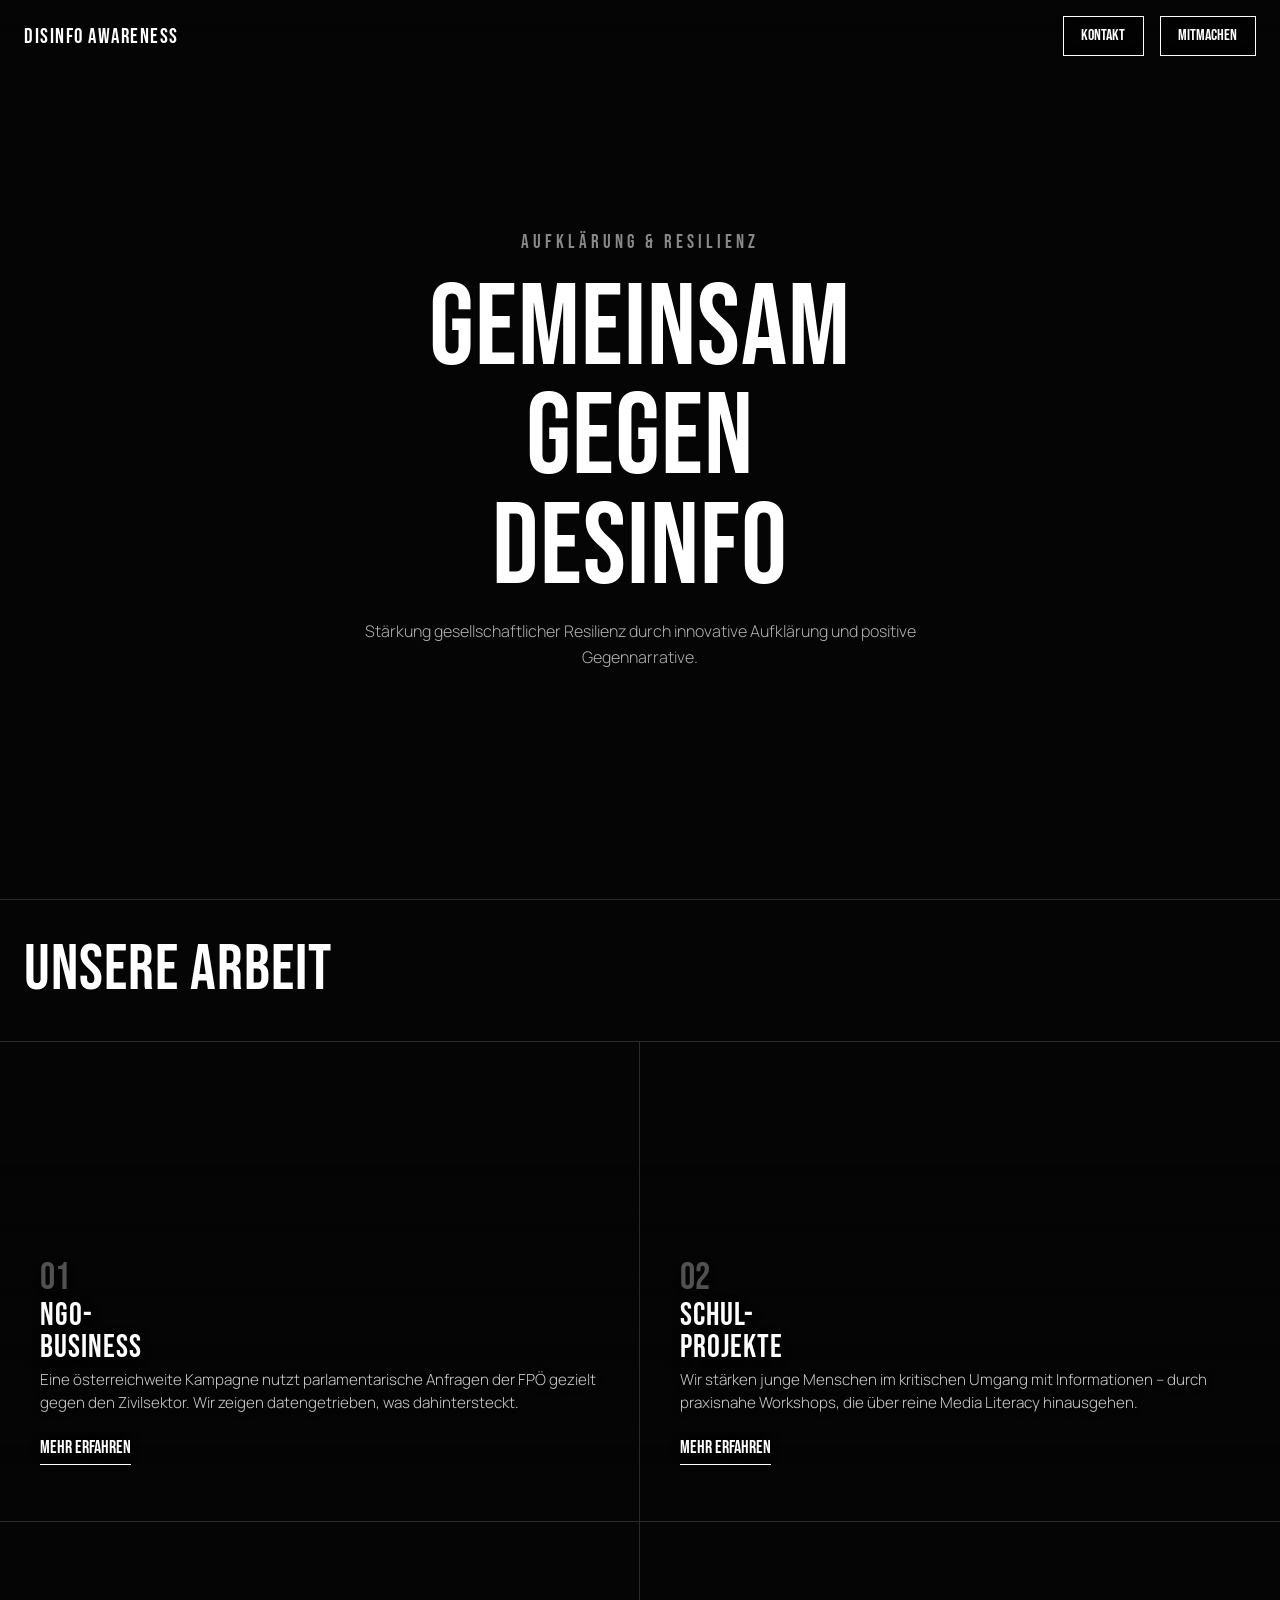
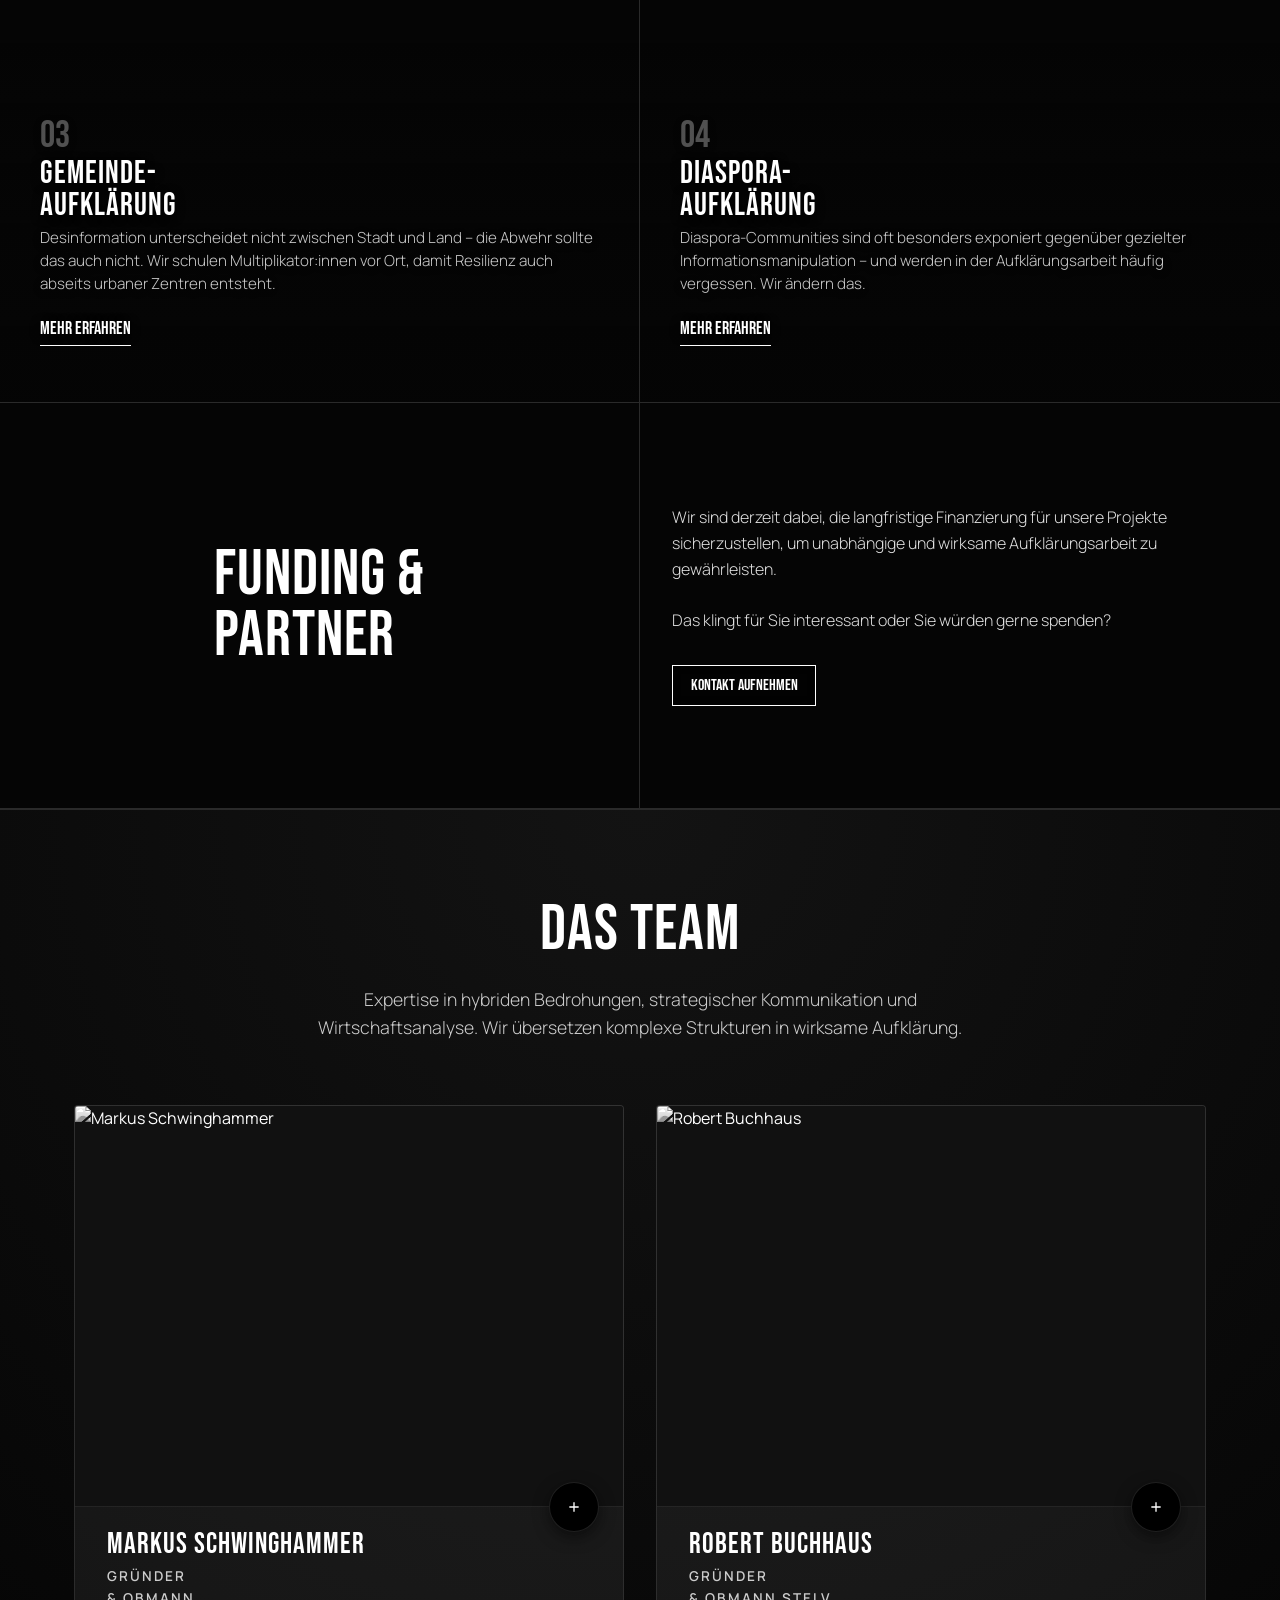
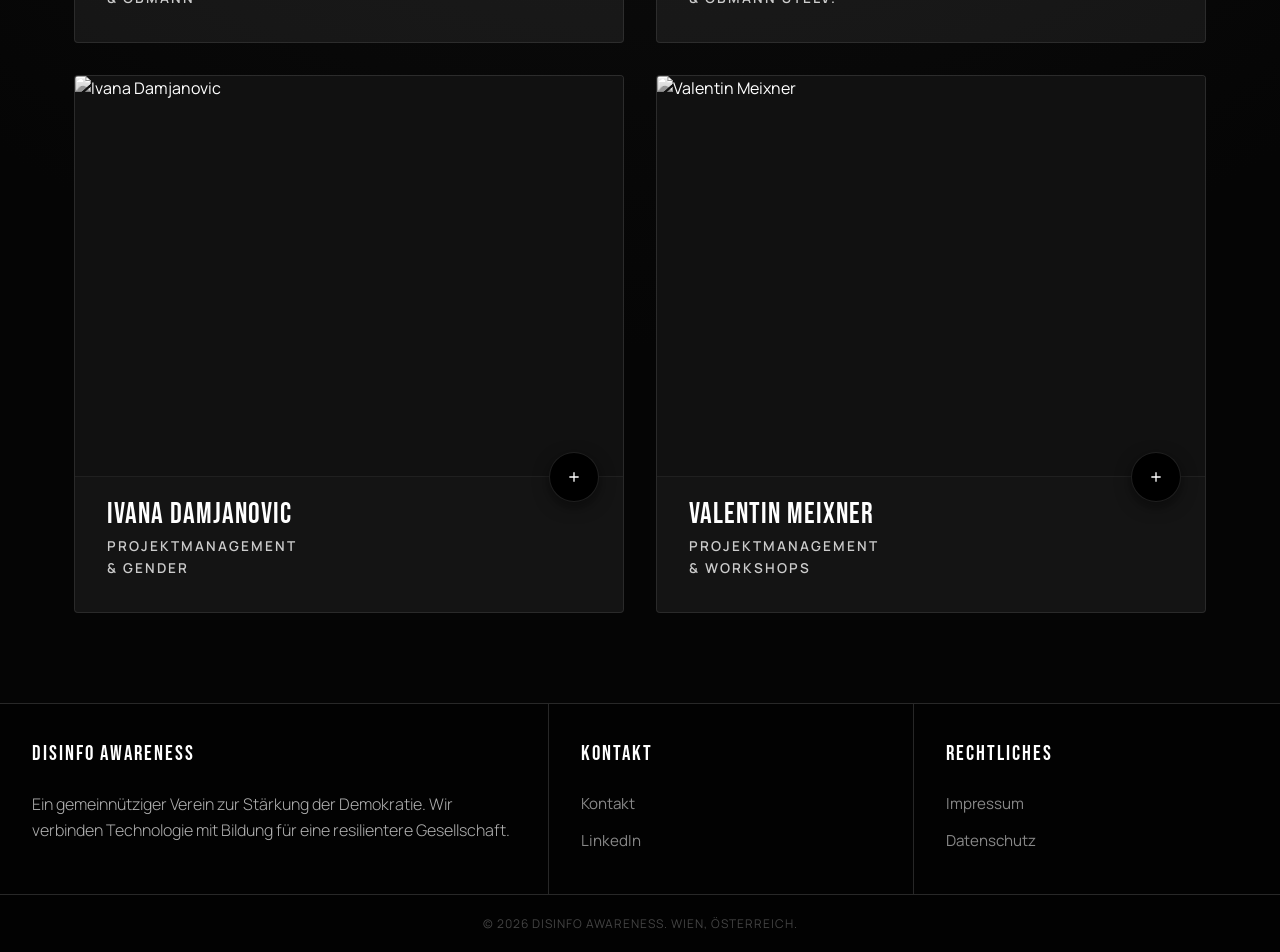
==== commit 530f7017: "Index" ====
--- a/index.html
+++ b/index.html
@@ -232,6 +232,15 @@
             text-align: center;
         }
 
+        /* --- SECTION LABEL --- */
+        .section-label {
+            padding: 2.5rem 1.5rem;
+            border-bottom: 1px solid var(--grid-line);
+        }
+        .section-label h2 {
+            font-size: clamp(2.2rem, 5vw, 4.5rem);
+        }
+
         /* --- GRID WRAPPERS & CARDS --- */
         .grid-wrapper {
             display: grid;
@@ -247,7 +256,7 @@
             flex-direction: column;
             justify-content: flex-end;
             overflow: hidden;
-            height: 480px; 
+            height: 480px;
         }
 
         .card-item::after {
@@ -285,17 +294,18 @@
 
         @media (min-width: 900px) {
             .projects-wrapper {
-                grid-template-columns: 1fr 1fr 1fr; 
-                height: 80vh; 
-                min-height: 600px;
+                grid-template-columns: repeat(2, 1fr);
             }
             .card-item {
-                height: 100%;
+                height: 480px;
                 border-right: 1px solid var(--grid-line);
-                border-bottom: 0; 
+                border-bottom: 0;
                 padding: 3rem 2.5rem;
             }
-            .card-item:last-child {
+            .card-item:nth-child(-n+2) {
+                border-bottom: 1px solid var(--grid-line);
+            }
+            .card-item:nth-child(2n) {
                 border-right: none;
             }
         }
@@ -727,9 +737,6 @@
 </head>
 <body>
 
-    <!-- Skip Navigation for Keyboard Users -->
-    <a href="#main-content" class="skip-link">Zum Hauptinhalt springen</a>
-
     <nav role="navigation" aria-label="Hauptnavigation">
         <a href="https://disinfoawareness.eu/" class="logo" aria-label="Disinfo Awareness Startseite">Disinfo Awareness</a>
         <div class="nav-actions">
@@ -751,32 +758,45 @@
         </div>
     </header>
 
+    <div class="section-label fade-in">
+        <h2>Unsere Arbeit</h2>
+    </div>
+
     <section class="grid-wrapper projects-wrapper">
         <div class="card-item fade-in">
-            <div class="card-bg" style="background-image: url('https://images.unsplash.com/photo-1515787366009-7cbdd2dc587b?q=80&w=1170&auto=format&fit=crop');"></div>
+            <div class="card-bg" style="background-image: url('https://images.unsplash.com/photo-1529107386315-e1a2ed48a620?q=80&w=1170&auto=format&fit=crop');"></div>
             <div class="card-content">
                 <span class="card-number">01</span>
-                <h2 style="font-size: clamp(1.8rem, 2.5vw, 2.8rem); line-height: 1; margin-bottom: 0.3rem;">Projekt<br>2026</h2>
-                <p>Aufklärung zur stärkung der Resilienz von ländlichen Communities. Wir schulen Multiplikator:innen.</p>
-                <a href="https://disinfoawareness.eu/aufklaerung.html" class="card-link">Mehr erfahren</a>
+                <h2 style="font-size: clamp(1.8rem, 2.5vw, 2.8rem); line-height: 1; margin-bottom: 0.3rem;">NGO-<br>Business</h2>
+                <p>Eine österreichweite Kampagne nutzt parlamentarische Anfragen der FPÖ gezielt gegen den Zivilsektor. Wir zeigen datengetrieben, was dahintersteckt.</p>
+                <a href="https://disinfoawareness.eu/kontakt.php" class="card-link">Mehr erfahren</a>
             </div>
         </div>
         <div class="card-item fade-in" style="transition-delay: 0.1s;">
-            <div class="card-bg" style="background-image: url('https://images.unsplash.com/photo-1532619675605-1ede6c2ed2b0?q=80&w=1170&auto=format&fit=crop');"></div>
+            <div class="card-bg" style="background-image: url('https://images.unsplash.com/photo-1503676260728-1c00da094a0b?q=80&w=1122&auto=format&fit=crop');"></div>
             <div class="card-content">
                 <span class="card-number">02</span>
-                <h2 style="font-size: clamp(1.8rem, 2.5vw, 2.8rem); line-height: 1; margin-bottom: 0.3rem;">Positive Info<br>Manipulation</h2>
-                <p>Wir analysieren FIMI-Taktiken und wenden sie für das Gemeinwohl an. Simple, nachhaltige Resilienz.</p>
-                <a href="https://disinfoawareness.eu/pim.html" class="card-link">Zu den Strategien</a>
+                <h2 style="font-size: clamp(1.8rem, 2.5vw, 2.8rem); line-height: 1; margin-bottom: 0.3rem;">Schul-<br>projekte</h2>
+                <p>Wir stärken junge Menschen im kritischen Umgang mit Informationen – durch praxisnahe Workshops, die über reine Media Literacy hinausgehen.</p>
+                <a href="https://disinfoawareness.eu/kontakt.php" class="card-link">Mehr erfahren</a>
             </div>
         </div>
         <div class="card-item fade-in" style="transition-delay: 0.2s;">
-            <div class="card-bg" style="background-image: url('https://images.unsplash.com/photo-1518770660439-4636190af475?q=80&w=2070&auto=format&fit=crop');"></div>
+            <div class="card-bg" style="background-image: url('https://images.unsplash.com/photo-1559027615-cd4628902d4a?q=80&w=1074&auto=format&fit=crop');"></div>
             <div class="card-content">
                 <span class="card-number">03</span>
-                <h2 style="font-size: clamp(1.8rem, 2.5vw, 2.8rem); line-height: 1; margin-bottom: 0.3rem;">Innovation &<br>Forschung</h2>
-                <p>Unser PIM-Lab unterstützt Forschung, innovative Konzepte und Projekte im Bereich Desinformation.</p>
-                <a href="https://disinfoawareness.eu/innovation.html" class="card-link">Zum PIM Lab</a>
+                <h2 style="font-size: clamp(1.8rem, 2.5vw, 2.8rem); line-height: 1; margin-bottom: 0.3rem;">Gemeinde-<br>Aufklärung</h2>
+                <p>Desinformation unterscheidet nicht zwischen Stadt und Land – die Abwehr sollte das auch nicht. Wir schulen Multiplikator:innen vor Ort, damit Resilienz auch abseits urbaner Zentren entsteht.</p>
+                <a href="https://disinfoawareness.eu/aufklaerung.html" class="card-link">Mehr erfahren</a>
+            </div>
+        </div>
+        <div class="card-item fade-in" style="transition-delay: 0.3s;">
+            <div class="card-bg" style="background-image: url('https://images.unsplash.com/photo-1529156069898-49953e39b3ac?q=80&w=2069&auto=format&fit=crop');"></div>
+            <div class="card-content">
+                <span class="card-number">04</span>
+                <h2 style="font-size: clamp(1.8rem, 2.5vw, 2.8rem); line-height: 1; margin-bottom: 0.3rem;">Diaspora-<br>Aufklärung</h2>
+                <p>Diaspora-Communities sind oft besonders exponiert gegenüber gezielter Informationsmanipulation – und werden in der Aufklärungsarbeit häufig vergessen. Wir ändern das.</p>
+                <a href="https://disinfoawareness.eu/kontakt.php" class="card-link">Mehr erfahren</a>
             </div>
         </div>
     </section>
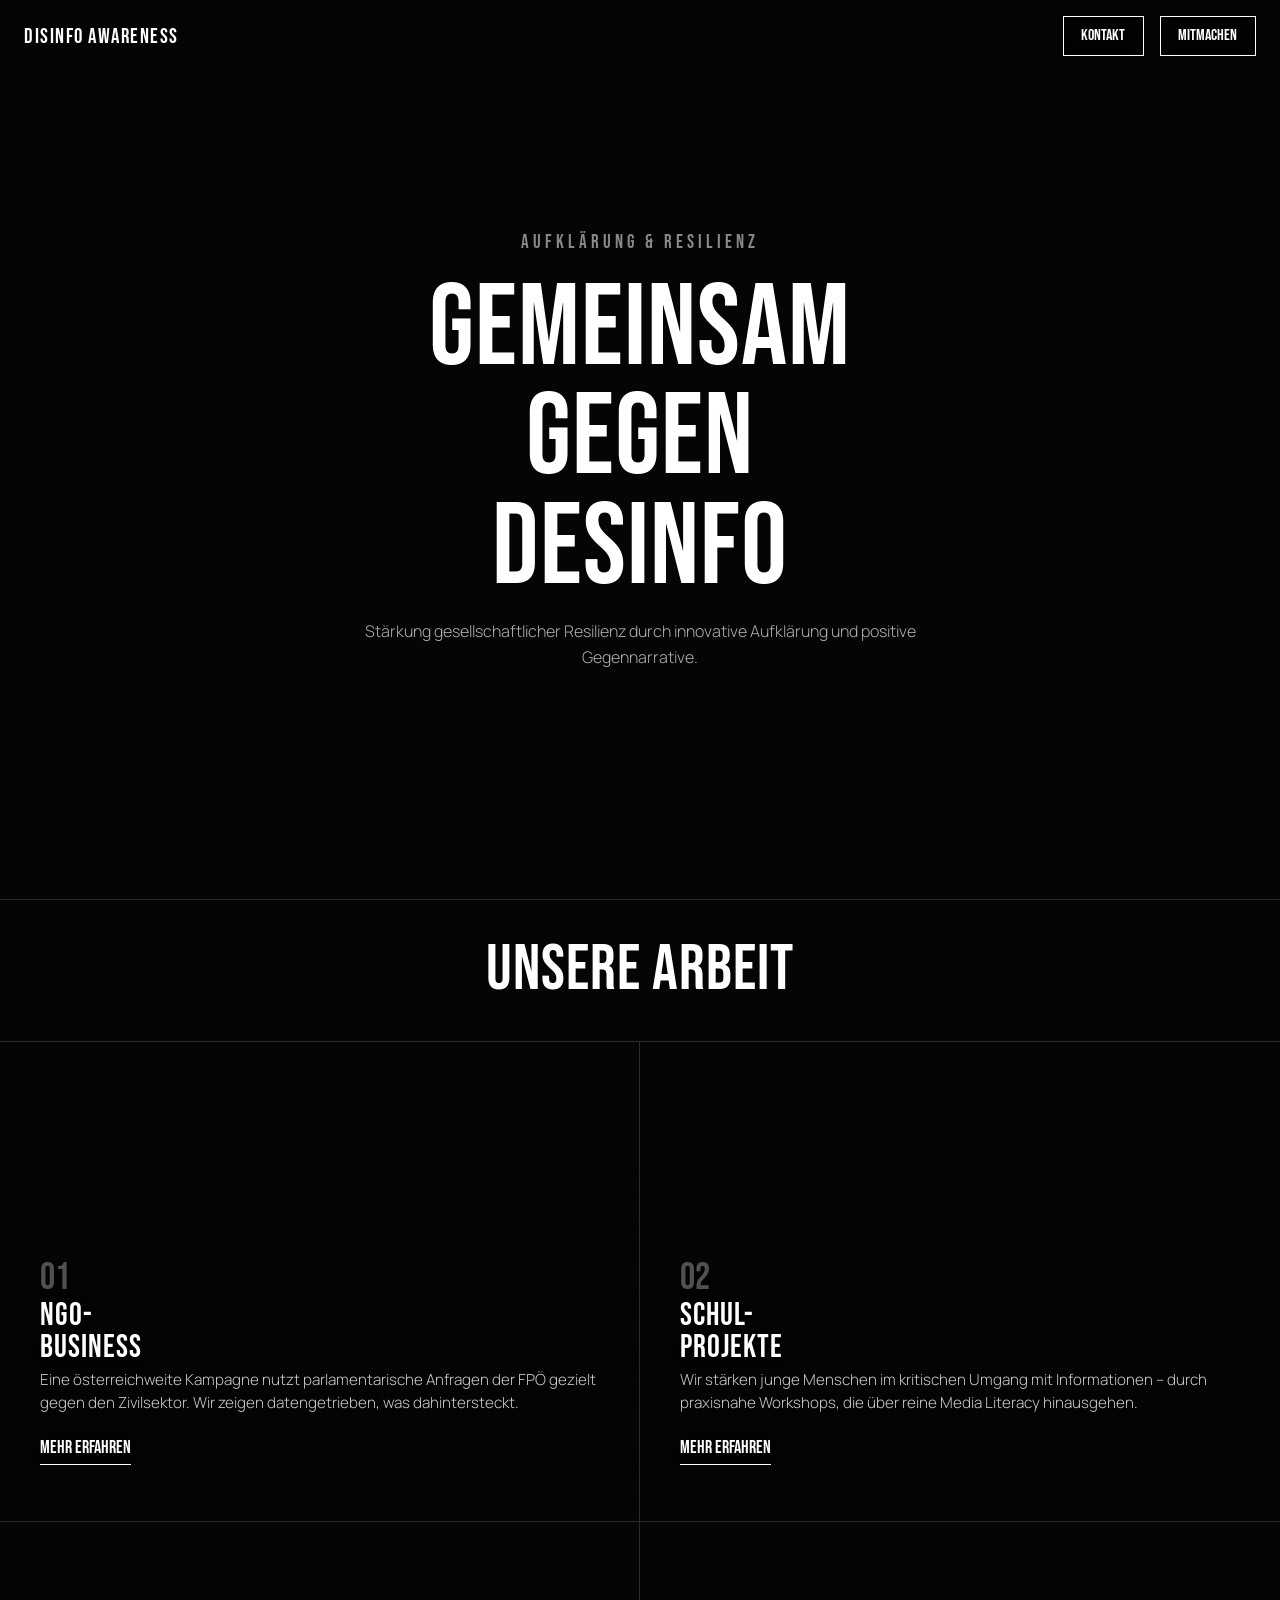
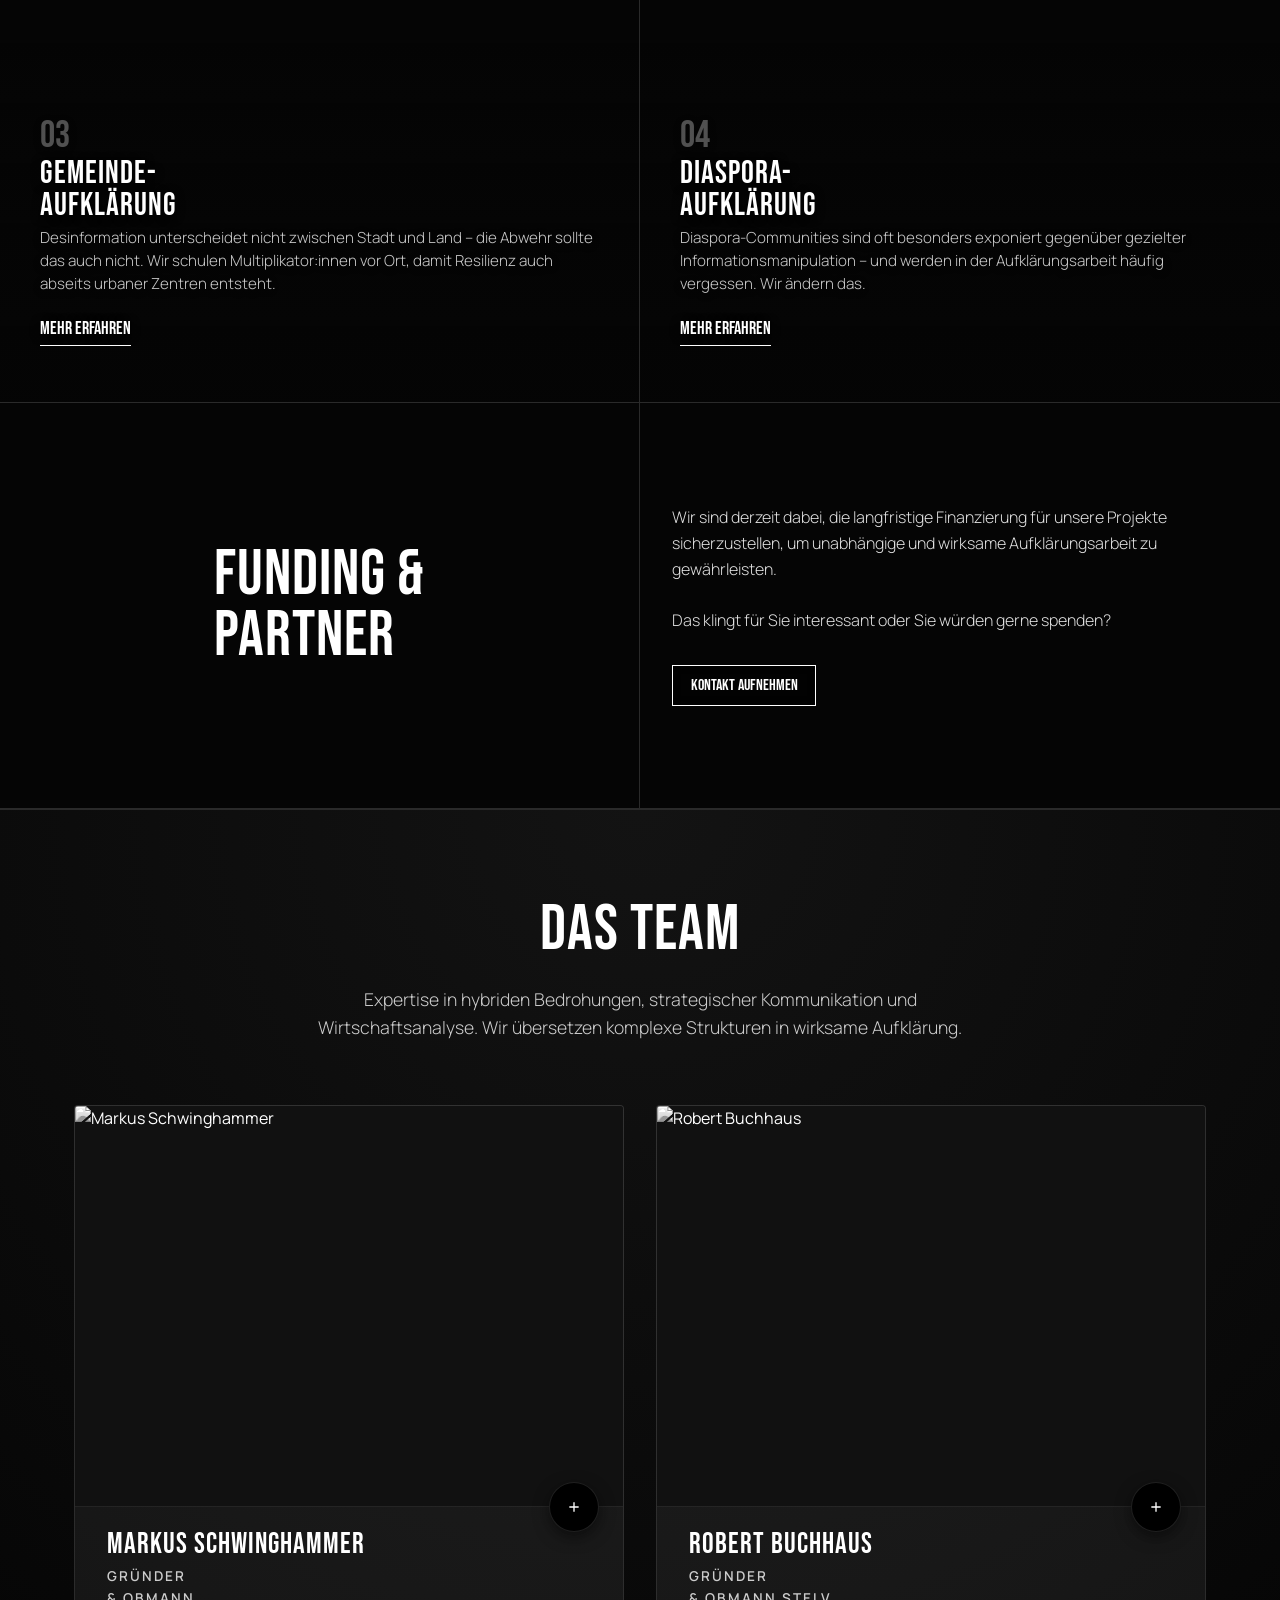
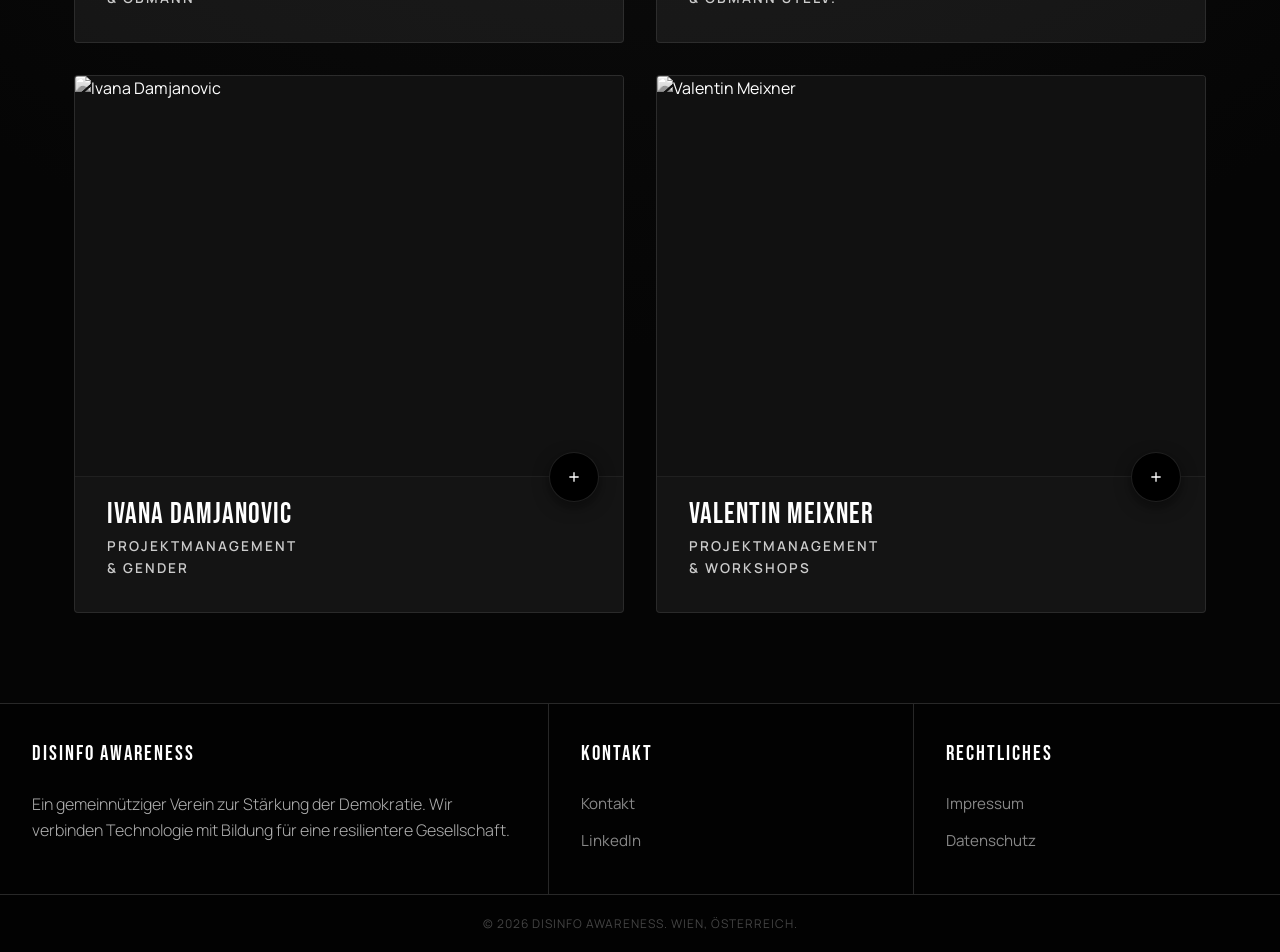
==== commit 86876351: "Update" ====
--- a/index.html
+++ b/index.html
@@ -236,6 +236,7 @@
         .section-label {
             padding: 2.5rem 1.5rem;
             border-bottom: 1px solid var(--grid-line);
+            text-align: center;
         }
         .section-label h2 {
             font-size: clamp(2.2rem, 5vw, 4.5rem);
@@ -769,7 +770,7 @@
                 <span class="card-number">01</span>
                 <h2 style="font-size: clamp(1.8rem, 2.5vw, 2.8rem); line-height: 1; margin-bottom: 0.3rem;">NGO-<br>Business</h2>
                 <p>Eine österreichweite Kampagne nutzt parlamentarische Anfragen der FPÖ gezielt gegen den Zivilsektor. Wir zeigen datengetrieben, was dahintersteckt.</p>
-                <a href="https://disinfoawareness.eu/kontakt.php" class="card-link">Mehr erfahren</a>
+                <a href="https://disinfoawareness.eu/ngobusiness.html" class="card-link">Mehr erfahren</a>
             </div>
         </div>
         <div class="card-item fade-in" style="transition-delay: 0.1s;">
@@ -778,7 +779,7 @@
                 <span class="card-number">02</span>
                 <h2 style="font-size: clamp(1.8rem, 2.5vw, 2.8rem); line-height: 1; margin-bottom: 0.3rem;">Schul-<br>projekte</h2>
                 <p>Wir stärken junge Menschen im kritischen Umgang mit Informationen – durch praxisnahe Workshops, die über reine Media Literacy hinausgehen.</p>
-                <a href="https://disinfoawareness.eu/kontakt.php" class="card-link">Mehr erfahren</a>
+                <a href="https://disinfoawareness.eu/schulprojekte.html" class="card-link">Mehr erfahren</a>
             </div>
         </div>
         <div class="card-item fade-in" style="transition-delay: 0.2s;">
@@ -787,7 +788,7 @@
                 <span class="card-number">03</span>
                 <h2 style="font-size: clamp(1.8rem, 2.5vw, 2.8rem); line-height: 1; margin-bottom: 0.3rem;">Gemeinde-<br>Aufklärung</h2>
                 <p>Desinformation unterscheidet nicht zwischen Stadt und Land – die Abwehr sollte das auch nicht. Wir schulen Multiplikator:innen vor Ort, damit Resilienz auch abseits urbaner Zentren entsteht.</p>
-                <a href="https://disinfoawareness.eu/aufklaerung.html" class="card-link">Mehr erfahren</a>
+                <a href="https://disinfoawareness.eu/gemeinde.html" class="card-link">Mehr erfahren</a>
             </div>
         </div>
         <div class="card-item fade-in" style="transition-delay: 0.3s;">
@@ -796,7 +797,7 @@
                 <span class="card-number">04</span>
                 <h2 style="font-size: clamp(1.8rem, 2.5vw, 2.8rem); line-height: 1; margin-bottom: 0.3rem;">Diaspora-<br>Aufklärung</h2>
                 <p>Diaspora-Communities sind oft besonders exponiert gegenüber gezielter Informationsmanipulation – und werden in der Aufklärungsarbeit häufig vergessen. Wir ändern das.</p>
-                <a href="https://disinfoawareness.eu/kontakt.php" class="card-link">Mehr erfahren</a>
+                <a href="https://disinfoawareness.eu/diaspora.html" class="card-link">Mehr erfahren</a>
             </div>
         </div>
     </section>
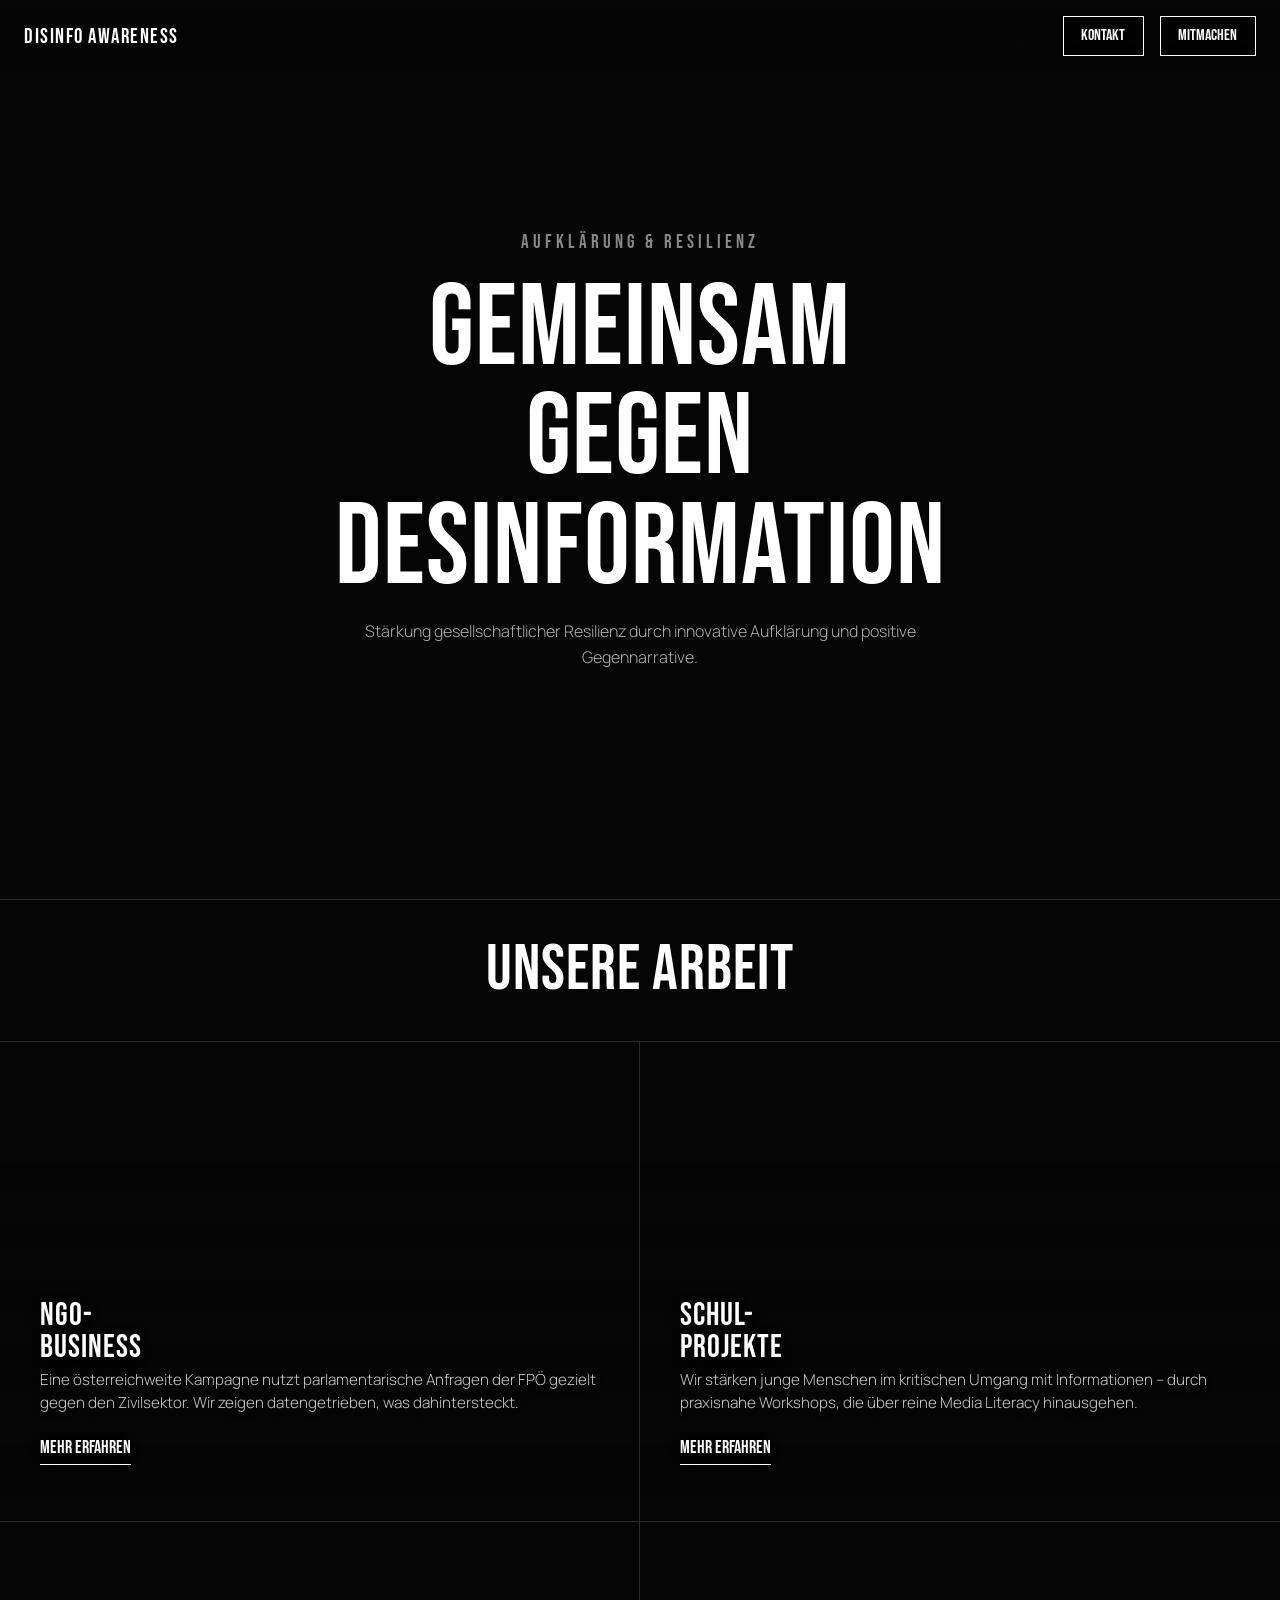
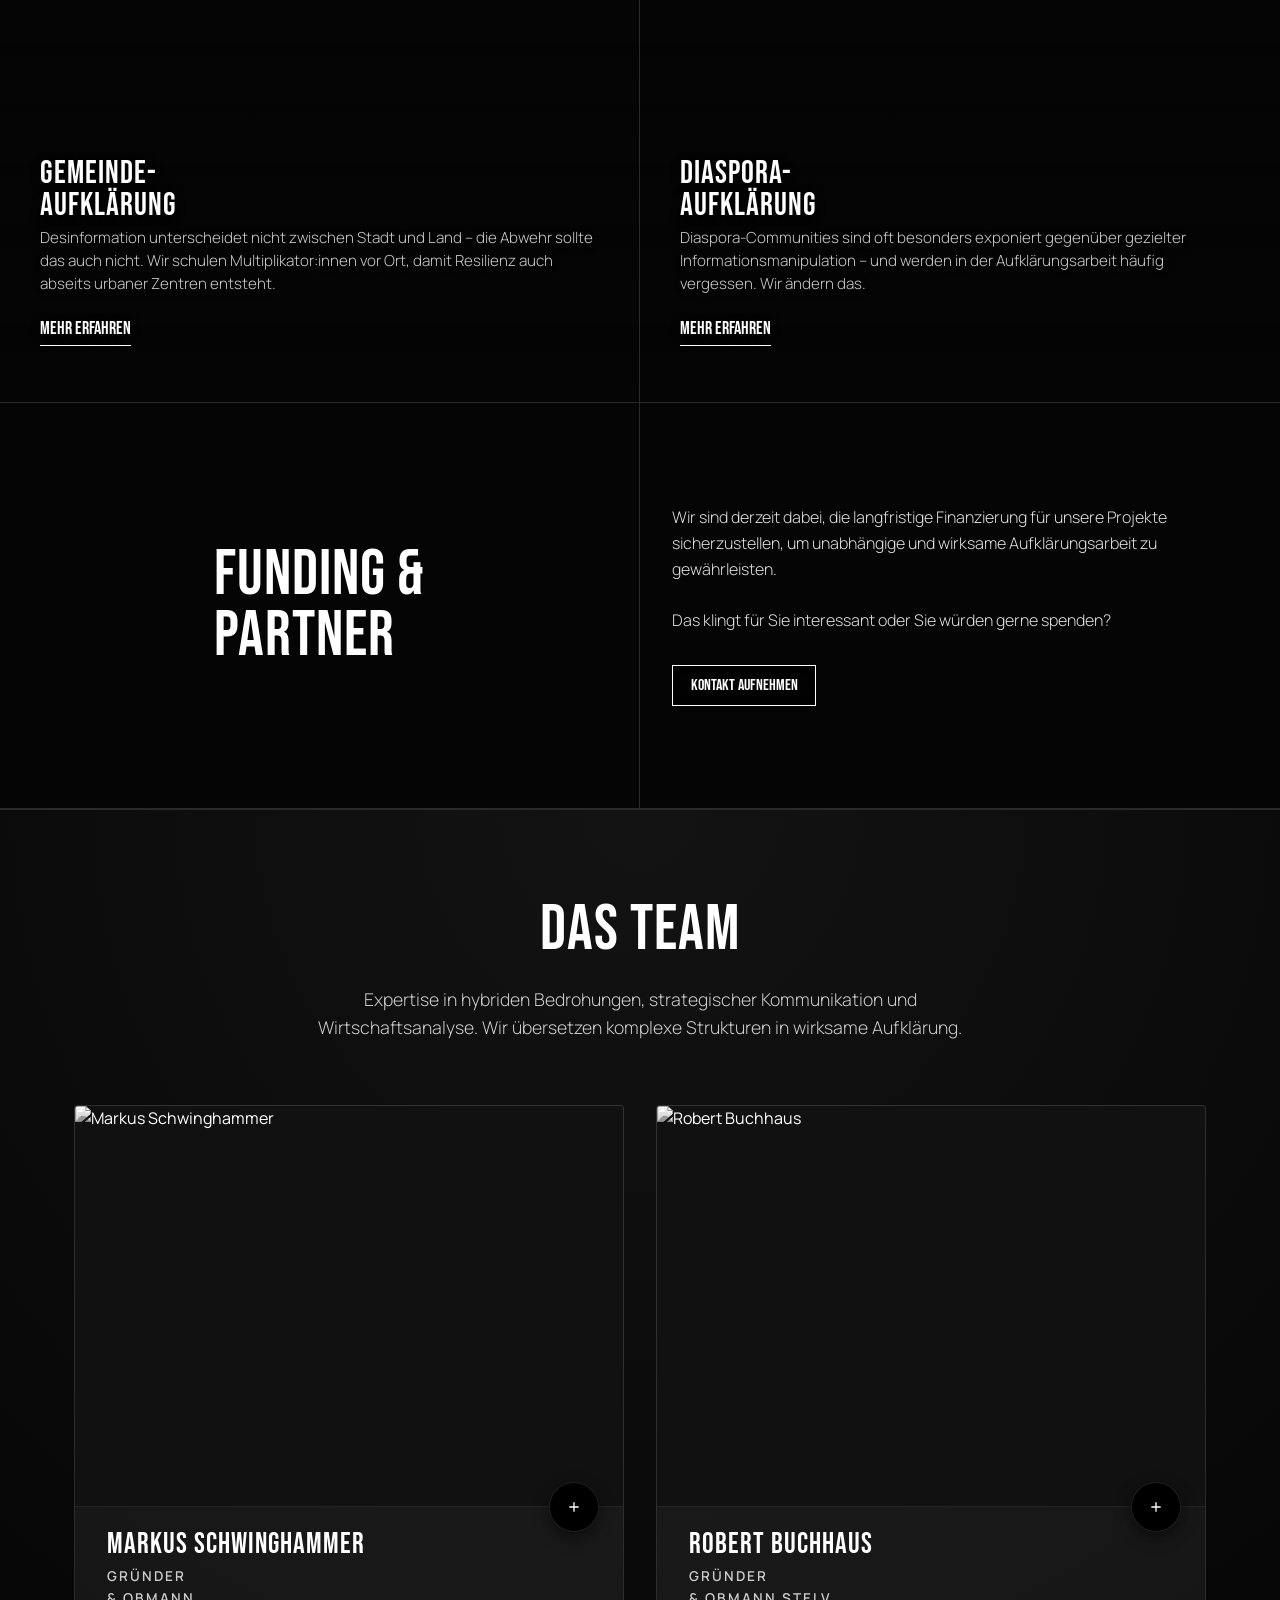
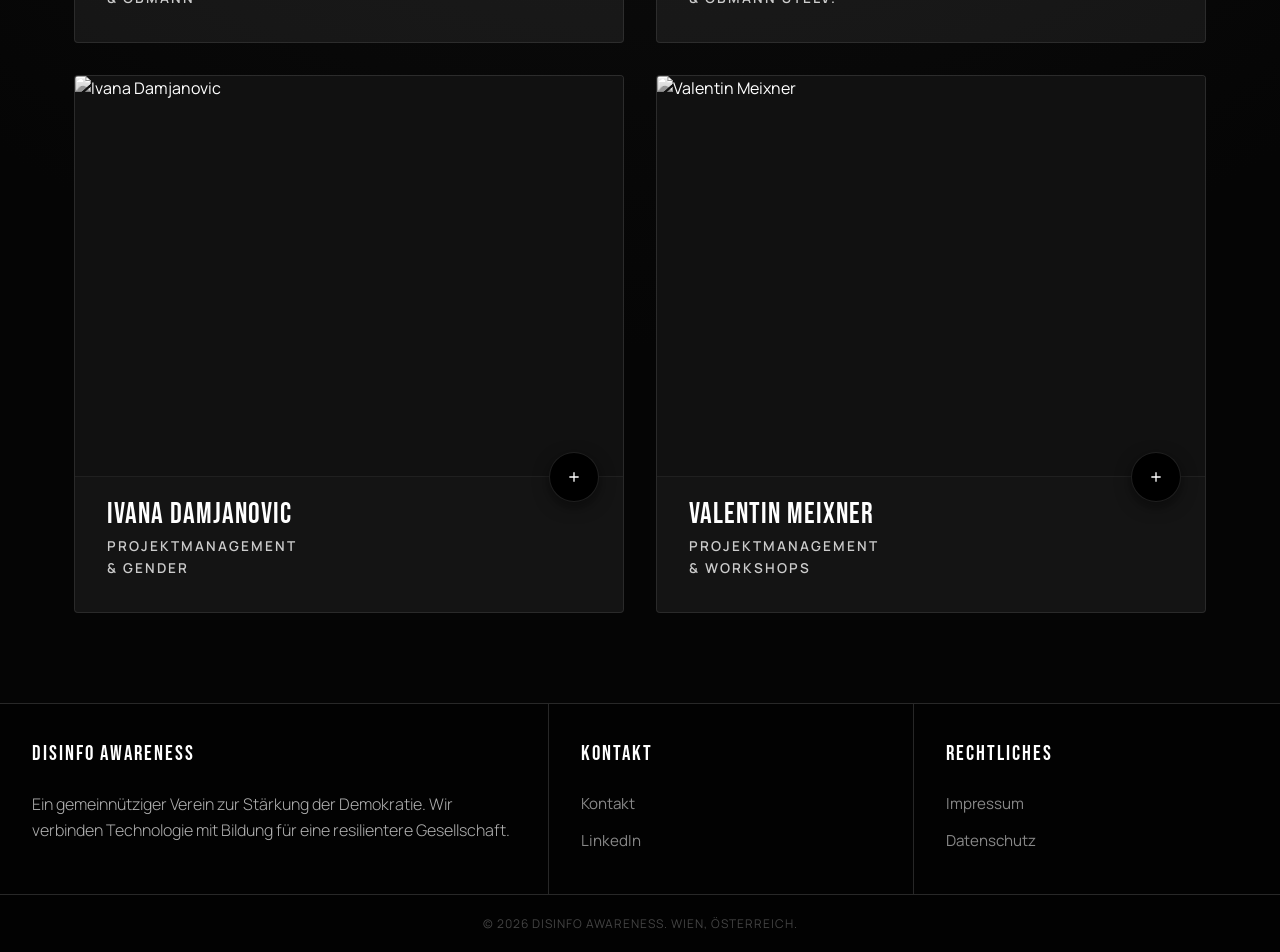
==== commit 9ab071fa: "Update 2" ====
--- a/index.html
+++ b/index.html
@@ -1,4 +1,4 @@
-<!DOCTYPE html>
+﻿<!DOCTYPE html>
 <html lang="de">
 <head>
     <meta charset="UTF-8">
@@ -311,17 +311,7 @@
             }
         }
 
-        .card-number {
-            font-family: var(--font-head);
-            font-size: clamp(2rem, 3vw, 3rem);
-            color: var(--highlight);
-            opacity: 0.3;
-            margin-bottom: 0.2rem;
-            display: block;
-            line-height: 1;
-        }
-
-        .card-item h2, .card-item h3 {
+.card-item h2, .card-item h3 {
             font-size: clamp(1.8rem, 2.5vw, 2.8rem);
             color: var(--highlight);
             margin-bottom: 0.3rem;
@@ -752,7 +742,7 @@
         <div id="canvas-container"></div>
         <div class="hero-content">
             <div class="hero-subtitle fade-in">Aufklärung & Resilienz</div>
-            <h1 class="fade-in" style="transition-delay: 0.1s;">Gemeinsam<br>Gegen<br>Desinfo</h1>
+            <h1 class="fade-in" style="transition-delay: 0.1s;">Gemeinsam<br>Gegen<br>Desinformation</h1>
             <p class="fade-in hero-p" style="transition-delay: 0.2s;">
                 Stärkung gesellschaftlicher Resilienz durch innovative Aufklärung und positive Gegennarrative.
             </p>
@@ -766,36 +756,28 @@
     <section class="grid-wrapper projects-wrapper">
         <div class="card-item fade-in">
             <div class="card-bg" style="background-image: url('https://images.unsplash.com/photo-1529107386315-e1a2ed48a620?q=80&w=1170&auto=format&fit=crop');"></div>
-            <div class="card-content">
-                <span class="card-number">01</span>
-                <h2 style="font-size: clamp(1.8rem, 2.5vw, 2.8rem); line-height: 1; margin-bottom: 0.3rem;">NGO-<br>Business</h2>
+            <div class="card-content">                <h2 style="font-size: clamp(1.8rem, 2.5vw, 2.8rem); line-height: 1; margin-bottom: 0.3rem;">NGO-<br>Business</h2>
                 <p>Eine österreichweite Kampagne nutzt parlamentarische Anfragen der FPÖ gezielt gegen den Zivilsektor. Wir zeigen datengetrieben, was dahintersteckt.</p>
                 <a href="https://disinfoawareness.eu/ngobusiness.html" class="card-link">Mehr erfahren</a>
             </div>
         </div>
         <div class="card-item fade-in" style="transition-delay: 0.1s;">
             <div class="card-bg" style="background-image: url('https://images.unsplash.com/photo-1503676260728-1c00da094a0b?q=80&w=1122&auto=format&fit=crop');"></div>
-            <div class="card-content">
-                <span class="card-number">02</span>
-                <h2 style="font-size: clamp(1.8rem, 2.5vw, 2.8rem); line-height: 1; margin-bottom: 0.3rem;">Schul-<br>projekte</h2>
+            <div class="card-content">                <h2 style="font-size: clamp(1.8rem, 2.5vw, 2.8rem); line-height: 1; margin-bottom: 0.3rem;">Schul-<br>projekte</h2>
                 <p>Wir stärken junge Menschen im kritischen Umgang mit Informationen – durch praxisnahe Workshops, die über reine Media Literacy hinausgehen.</p>
                 <a href="https://disinfoawareness.eu/schulprojekte.html" class="card-link">Mehr erfahren</a>
             </div>
         </div>
         <div class="card-item fade-in" style="transition-delay: 0.2s;">
             <div class="card-bg" style="background-image: url('https://images.unsplash.com/photo-1559027615-cd4628902d4a?q=80&w=1074&auto=format&fit=crop');"></div>
-            <div class="card-content">
-                <span class="card-number">03</span>
-                <h2 style="font-size: clamp(1.8rem, 2.5vw, 2.8rem); line-height: 1; margin-bottom: 0.3rem;">Gemeinde-<br>Aufklärung</h2>
+            <div class="card-content">                <h2 style="font-size: clamp(1.8rem, 2.5vw, 2.8rem); line-height: 1; margin-bottom: 0.3rem;">Gemeinde-<br>Aufklärung</h2>
                 <p>Desinformation unterscheidet nicht zwischen Stadt und Land – die Abwehr sollte das auch nicht. Wir schulen Multiplikator:innen vor Ort, damit Resilienz auch abseits urbaner Zentren entsteht.</p>
                 <a href="https://disinfoawareness.eu/gemeinde.html" class="card-link">Mehr erfahren</a>
             </div>
         </div>
         <div class="card-item fade-in" style="transition-delay: 0.3s;">
             <div class="card-bg" style="background-image: url('https://images.unsplash.com/photo-1529156069898-49953e39b3ac?q=80&w=2069&auto=format&fit=crop');"></div>
-            <div class="card-content">
-                <span class="card-number">04</span>
-                <h2 style="font-size: clamp(1.8rem, 2.5vw, 2.8rem); line-height: 1; margin-bottom: 0.3rem;">Diaspora-<br>Aufklärung</h2>
+            <div class="card-content">                <h2 style="font-size: clamp(1.8rem, 2.5vw, 2.8rem); line-height: 1; margin-bottom: 0.3rem;">Diaspora-<br>Aufklärung</h2>
                 <p>Diaspora-Communities sind oft besonders exponiert gegenüber gezielter Informationsmanipulation – und werden in der Aufklärungsarbeit häufig vergessen. Wir ändern das.</p>
                 <a href="https://disinfoawareness.eu/diaspora.html" class="card-link">Mehr erfahren</a>
             </div>
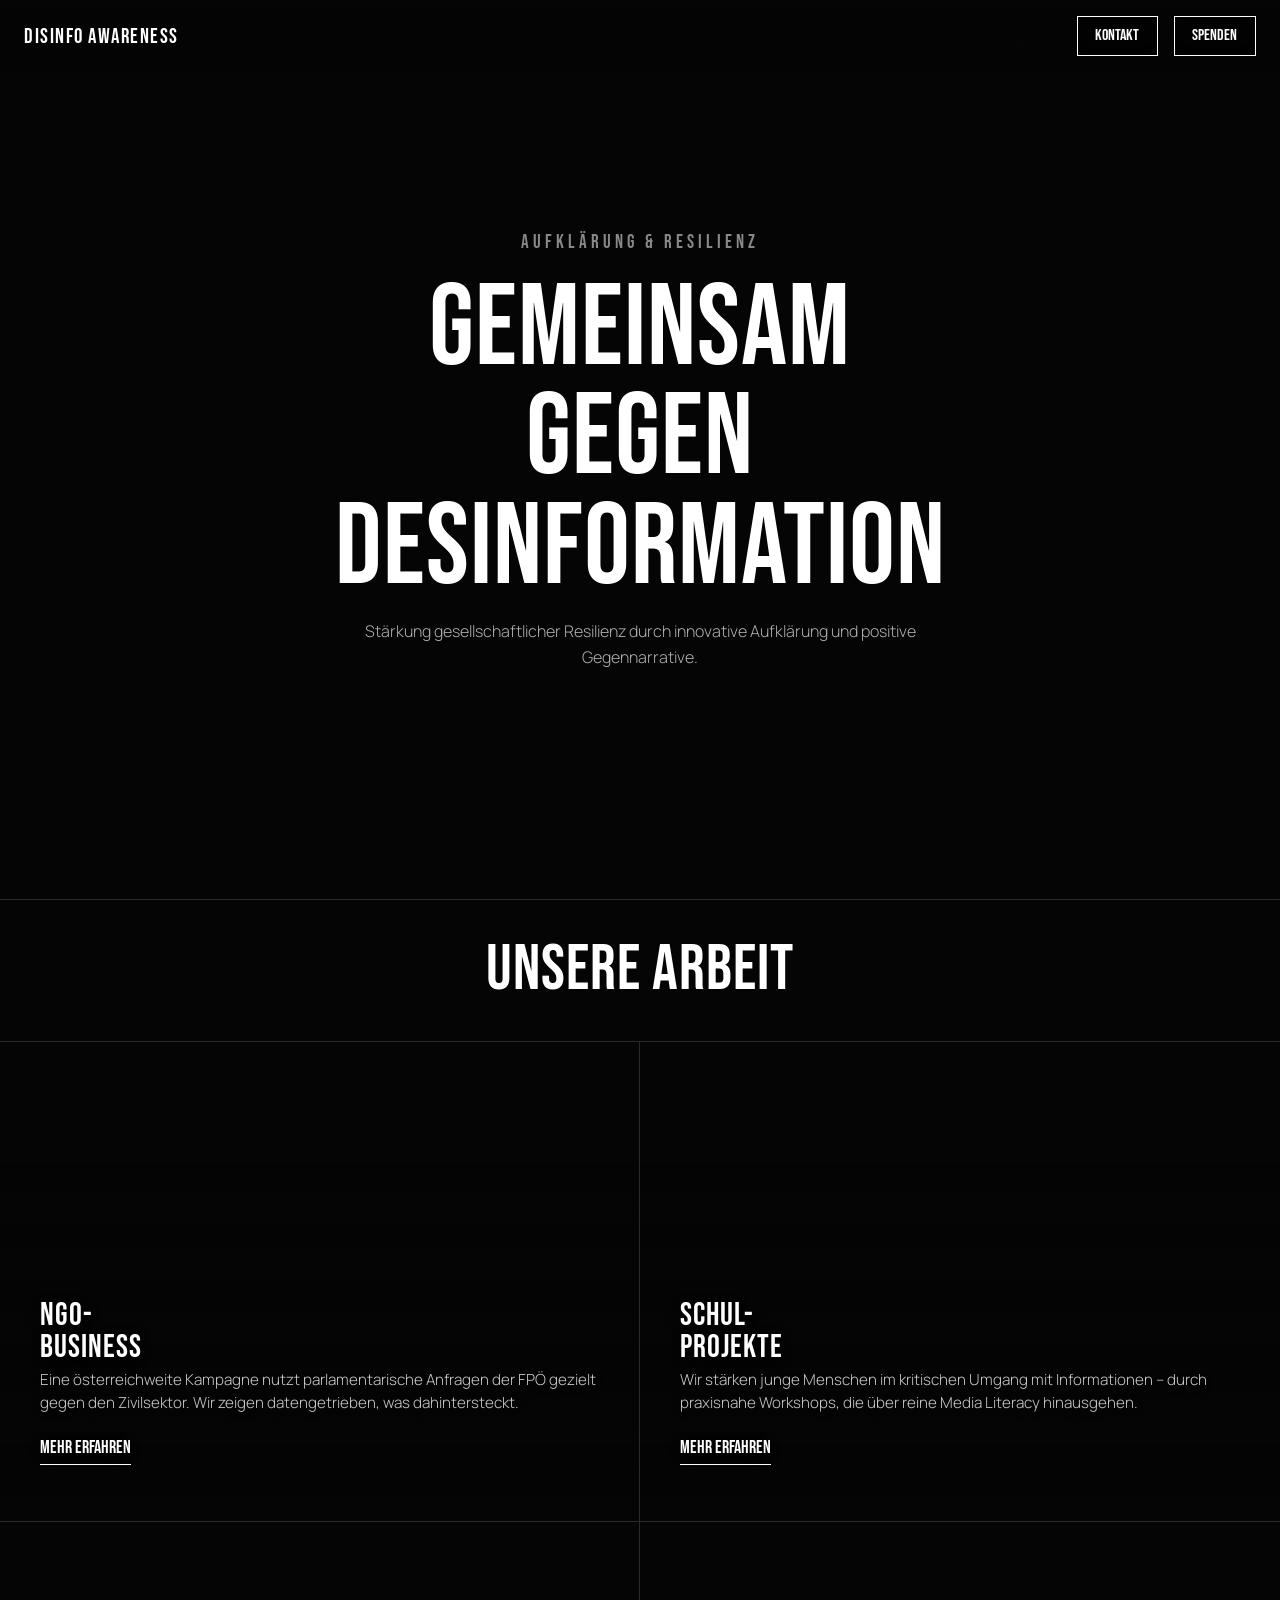
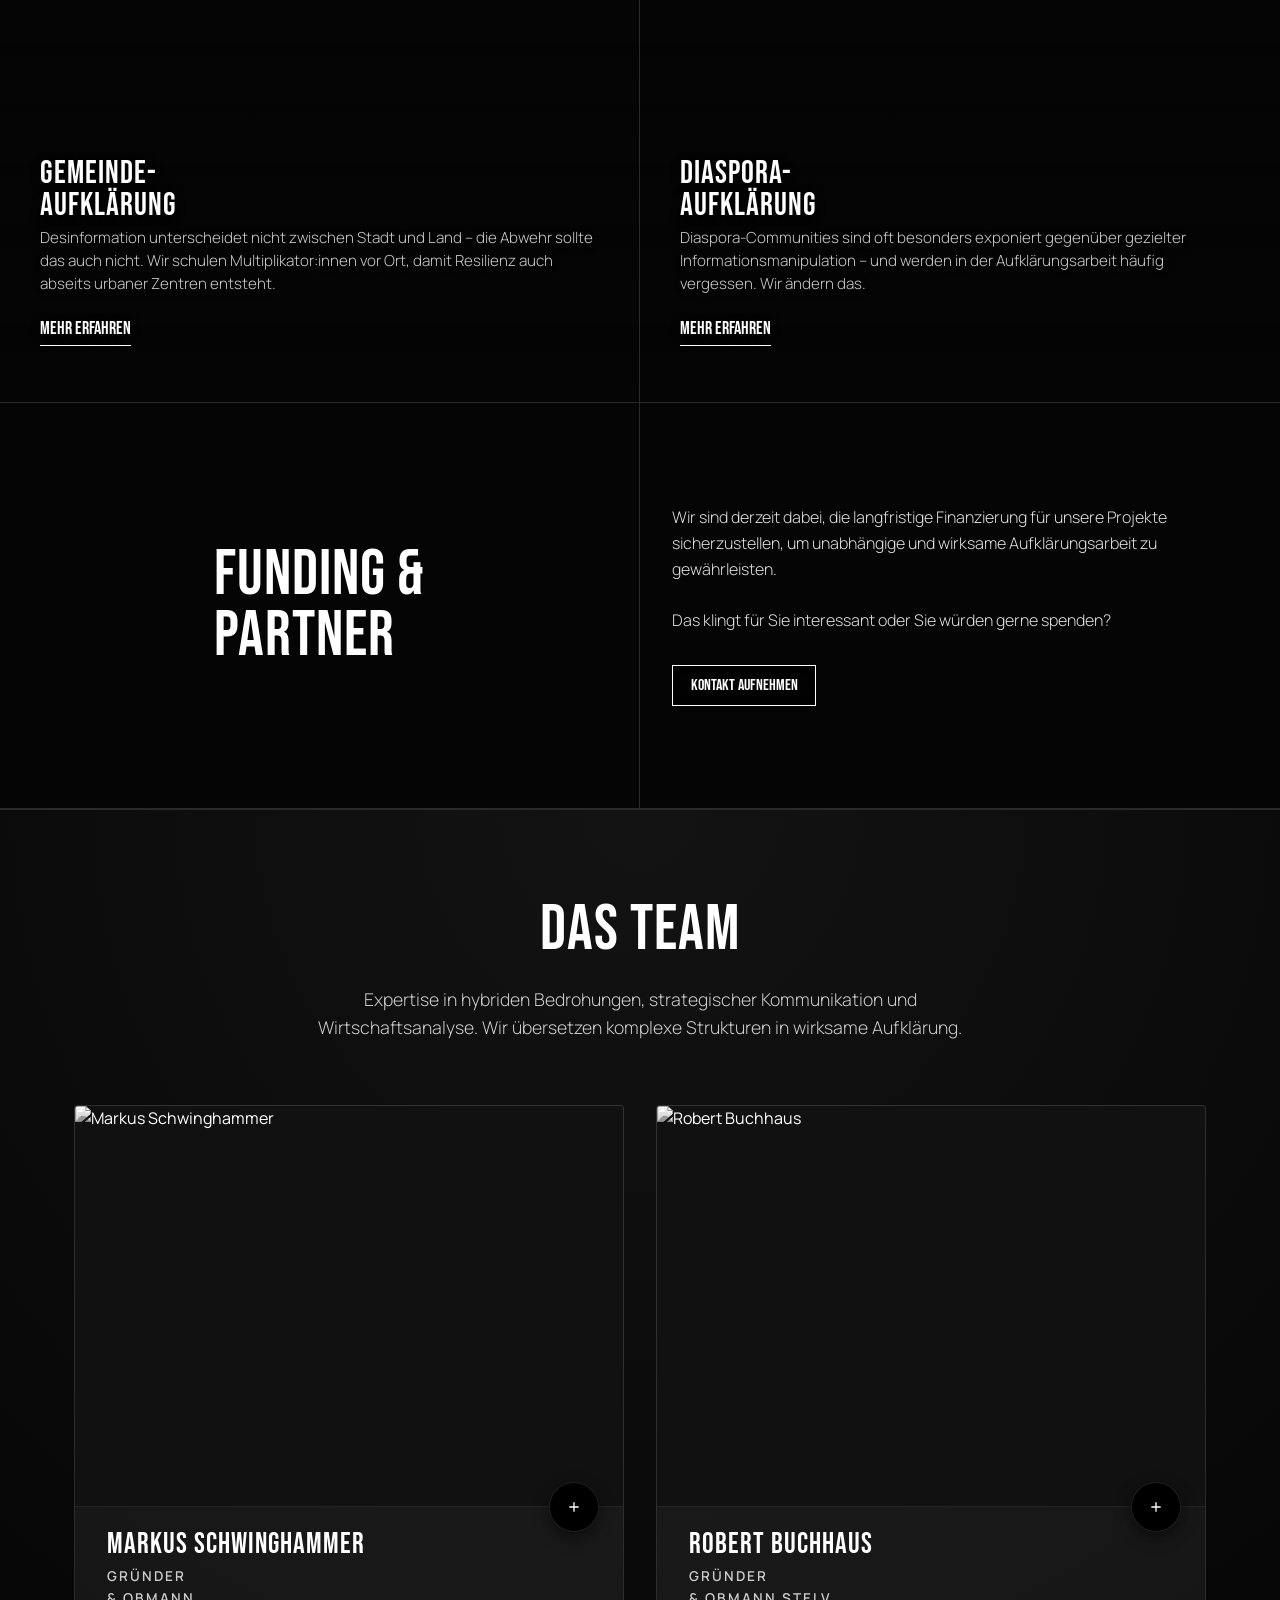
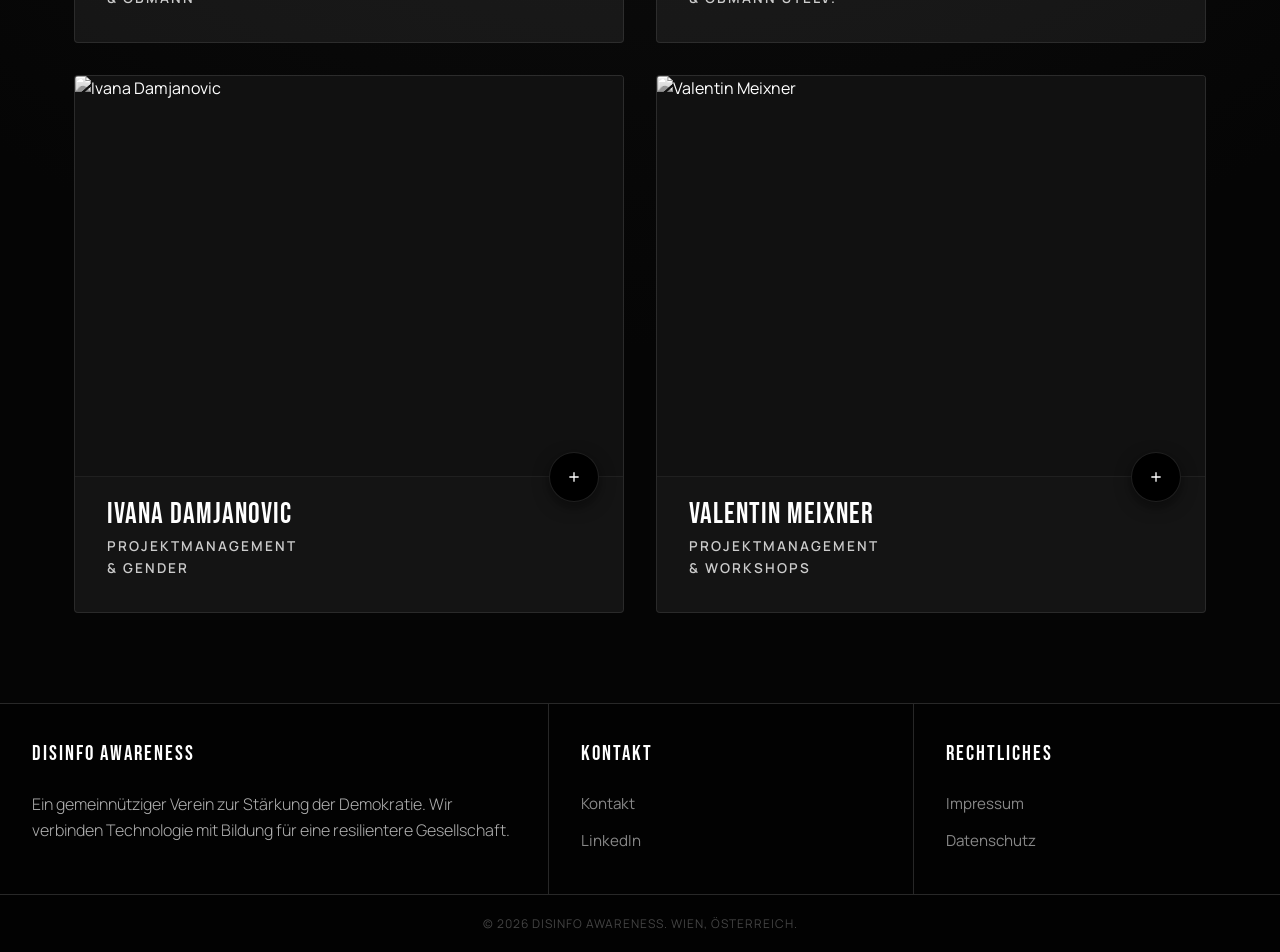
==== commit 49411e9b: "Update Spenden und alle verlinkenungen" ====
--- a/index.html
+++ b/index.html
@@ -732,7 +732,7 @@
         <a href="https://disinfoawareness.eu/" class="logo" aria-label="Disinfo Awareness Startseite">Disinfo Awareness</a>
         <div class="nav-actions">
             <a href="https://disinfoawareness.eu/kontakt.php" class="cta-btn" aria-label="Kontaktseite öffnen">Kontakt</a>
-            <a href="https://disinfoawareness.eu/kontakt.php" class="cta-btn" aria-label="Mitmachen - zur Kontaktseite">Mitmachen</a>
+            <a href="https://disinfoawareness.eu/spenden.php" class="cta-btn" aria-label="Jetzt spenden">Spenden</a>
         </div>
     </nav>
 
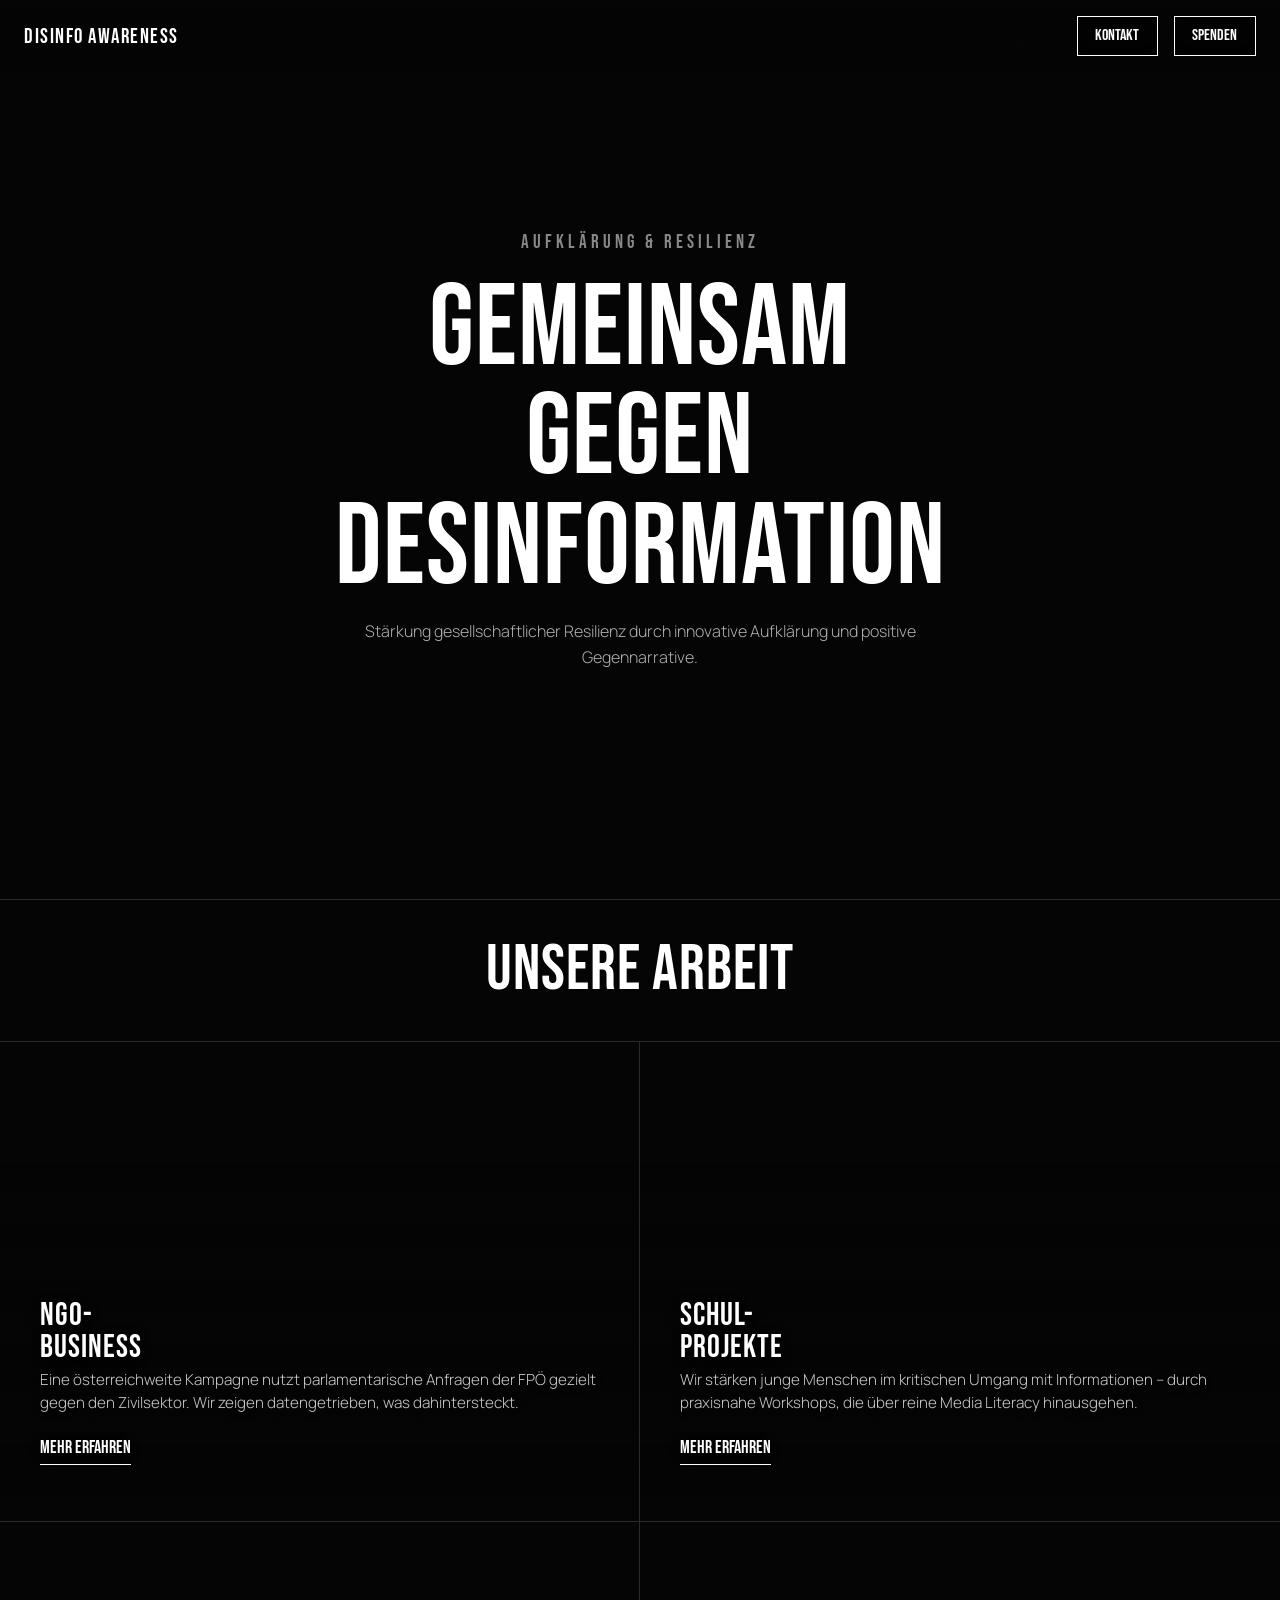
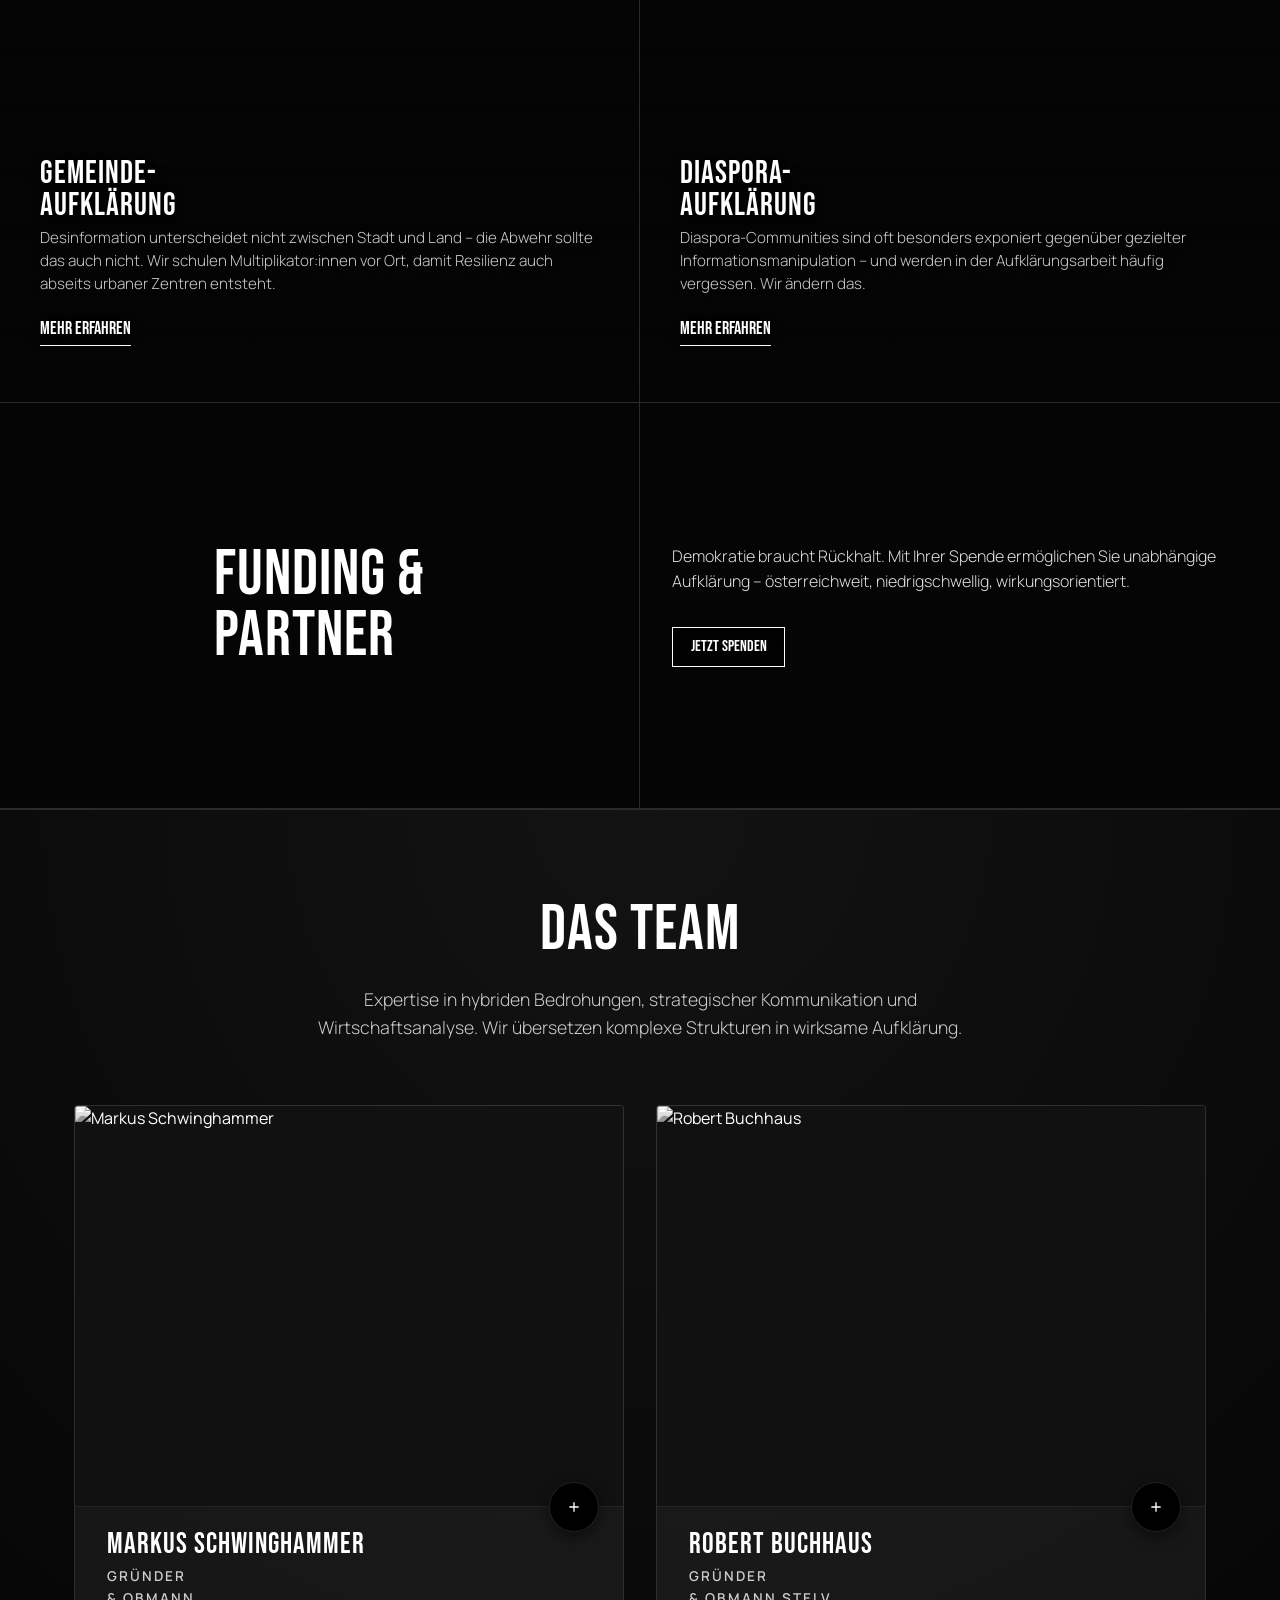
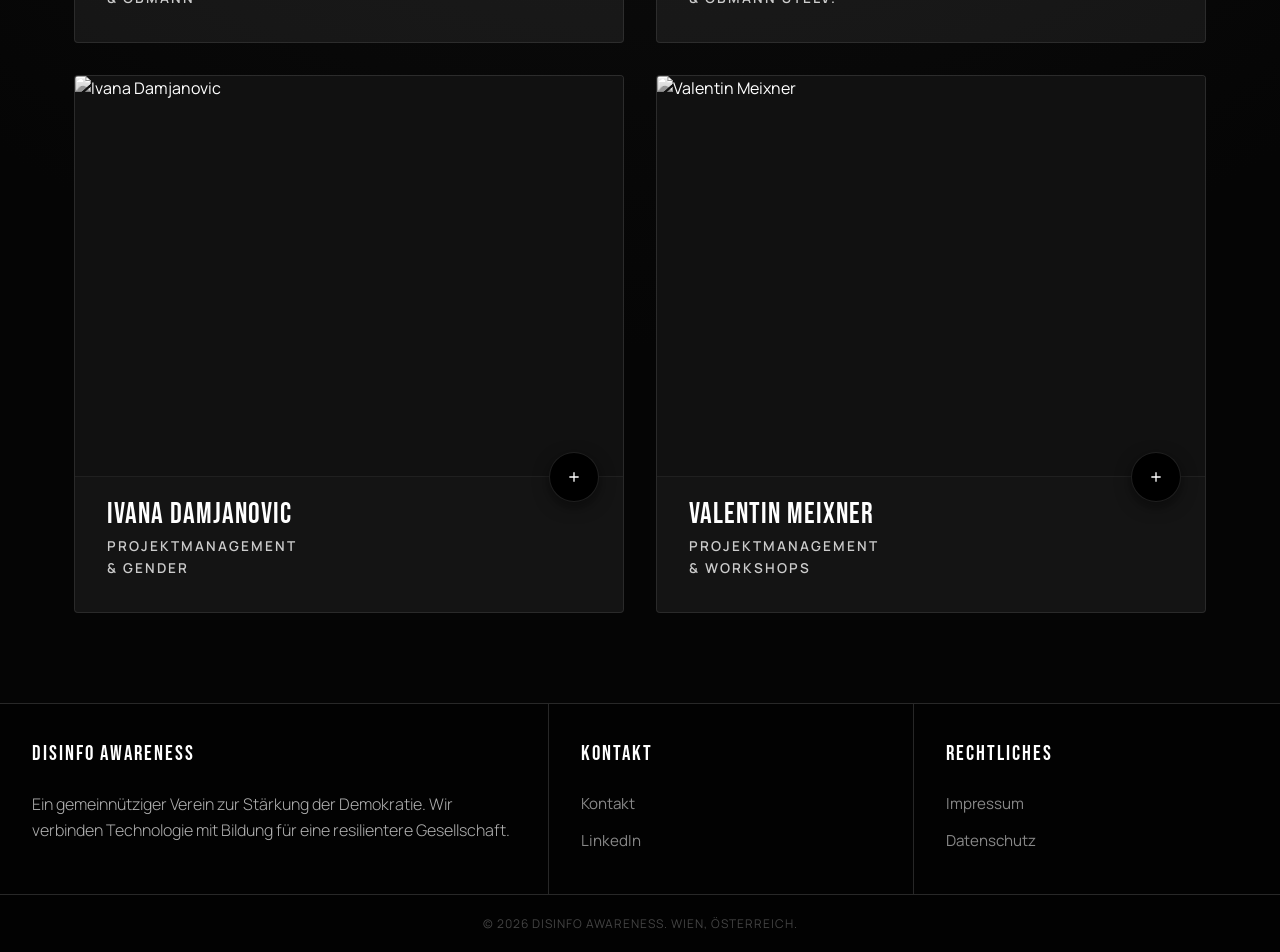
==== commit 0f9d1c4c: "Update Spenden und alle verlinkenungen" ====
--- a/index.html
+++ b/index.html
@@ -792,10 +792,9 @@
             </div>
             <div class="funding-right">
                 <p style="margin-bottom: 2rem; color: #e0e0e0;">
-                    Wir sind derzeit dabei, die langfristige Finanzierung für unsere Projekte sicherzustellen, um unabhängige und wirksame Aufklärungsarbeit zu gewährleisten.<br><br>
-                    Das klingt für Sie interessant oder Sie würden gerne spenden?
+                    Demokratie braucht Rückhalt. Mit Ihrer Spende ermöglichen Sie unabhängige Aufklärung – österreichweit, niedrigschwellig, wirkungsorientiert.
                 </p>
-                <a href="https://disinfoawareness.eu/kontakt.php" class="cta-btn" aria-label="Kontakt aufnehmen">Kontakt aufnehmen</a>
+                <a href="https://disinfoawareness.eu/spenden.php" class="cta-btn" aria-label="Jetzt spenden">Jetzt Spenden</a>
             </div>
         </div>
     </section>
